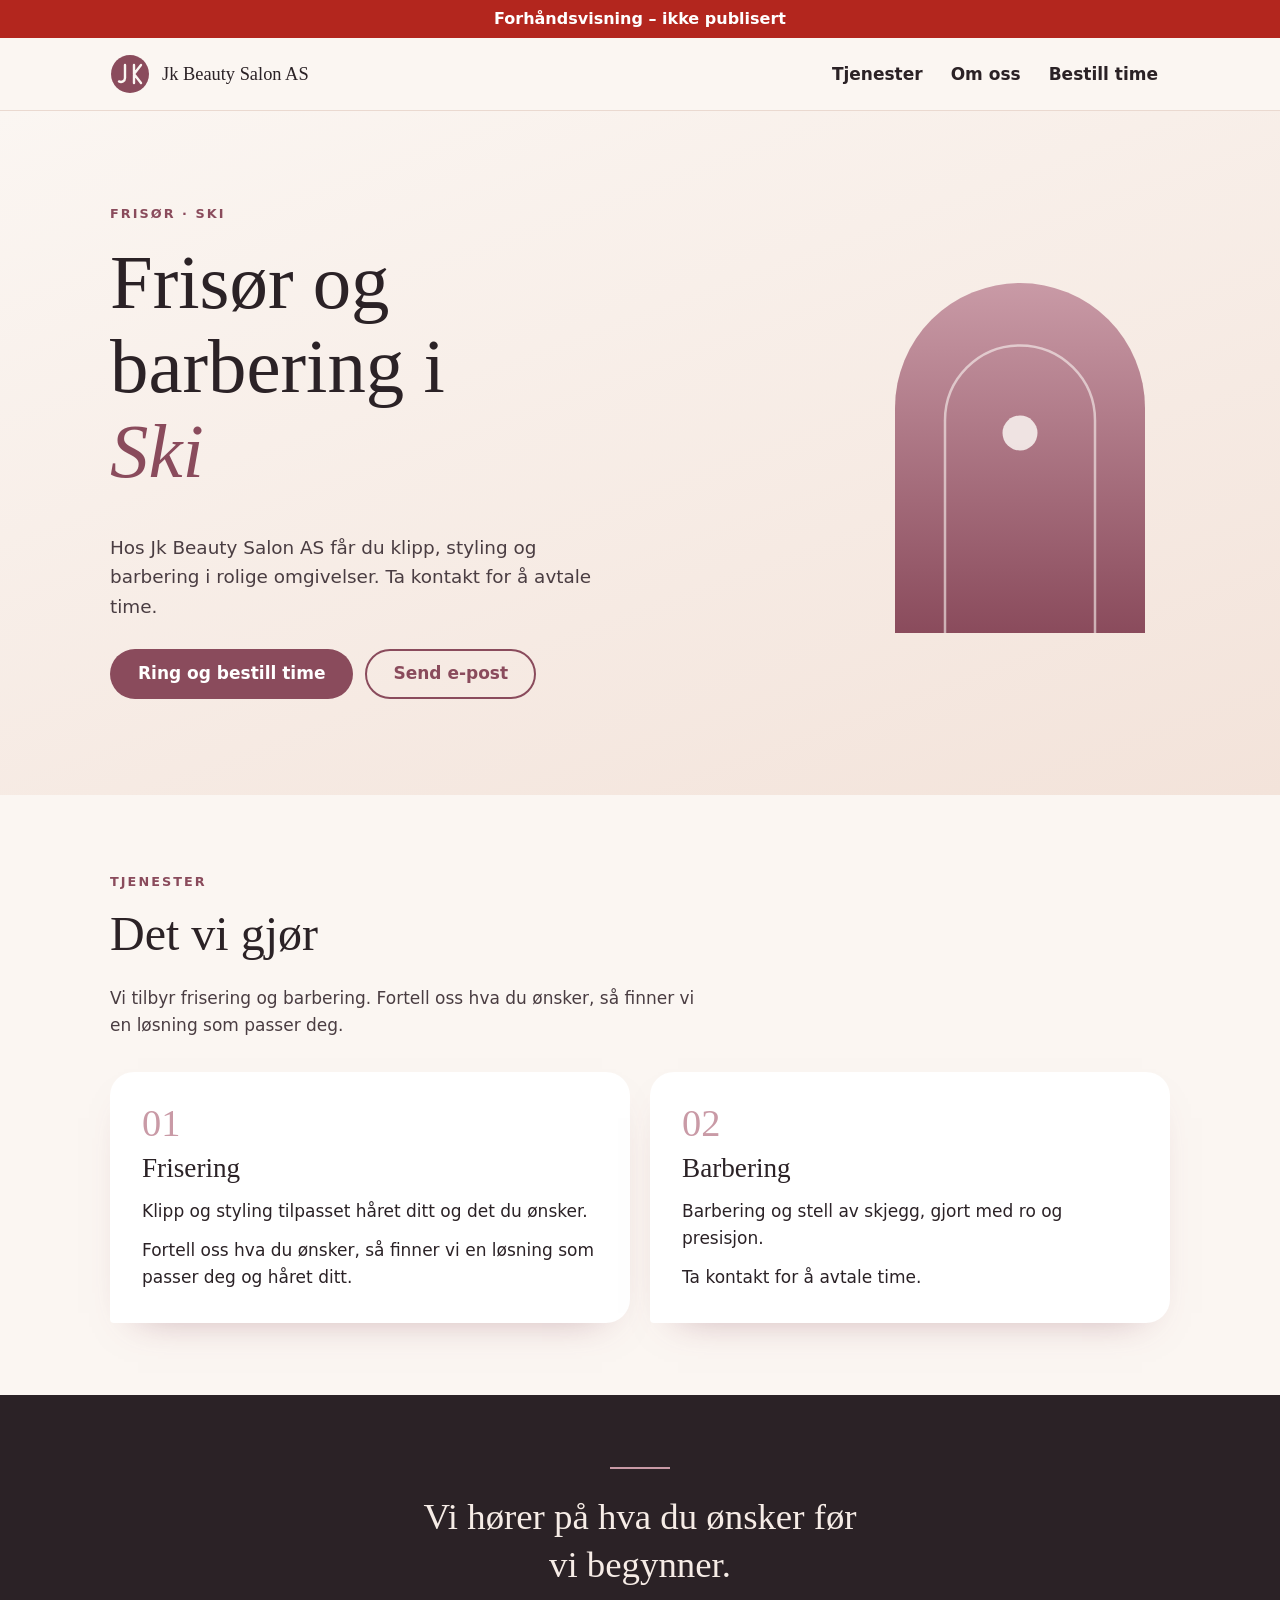
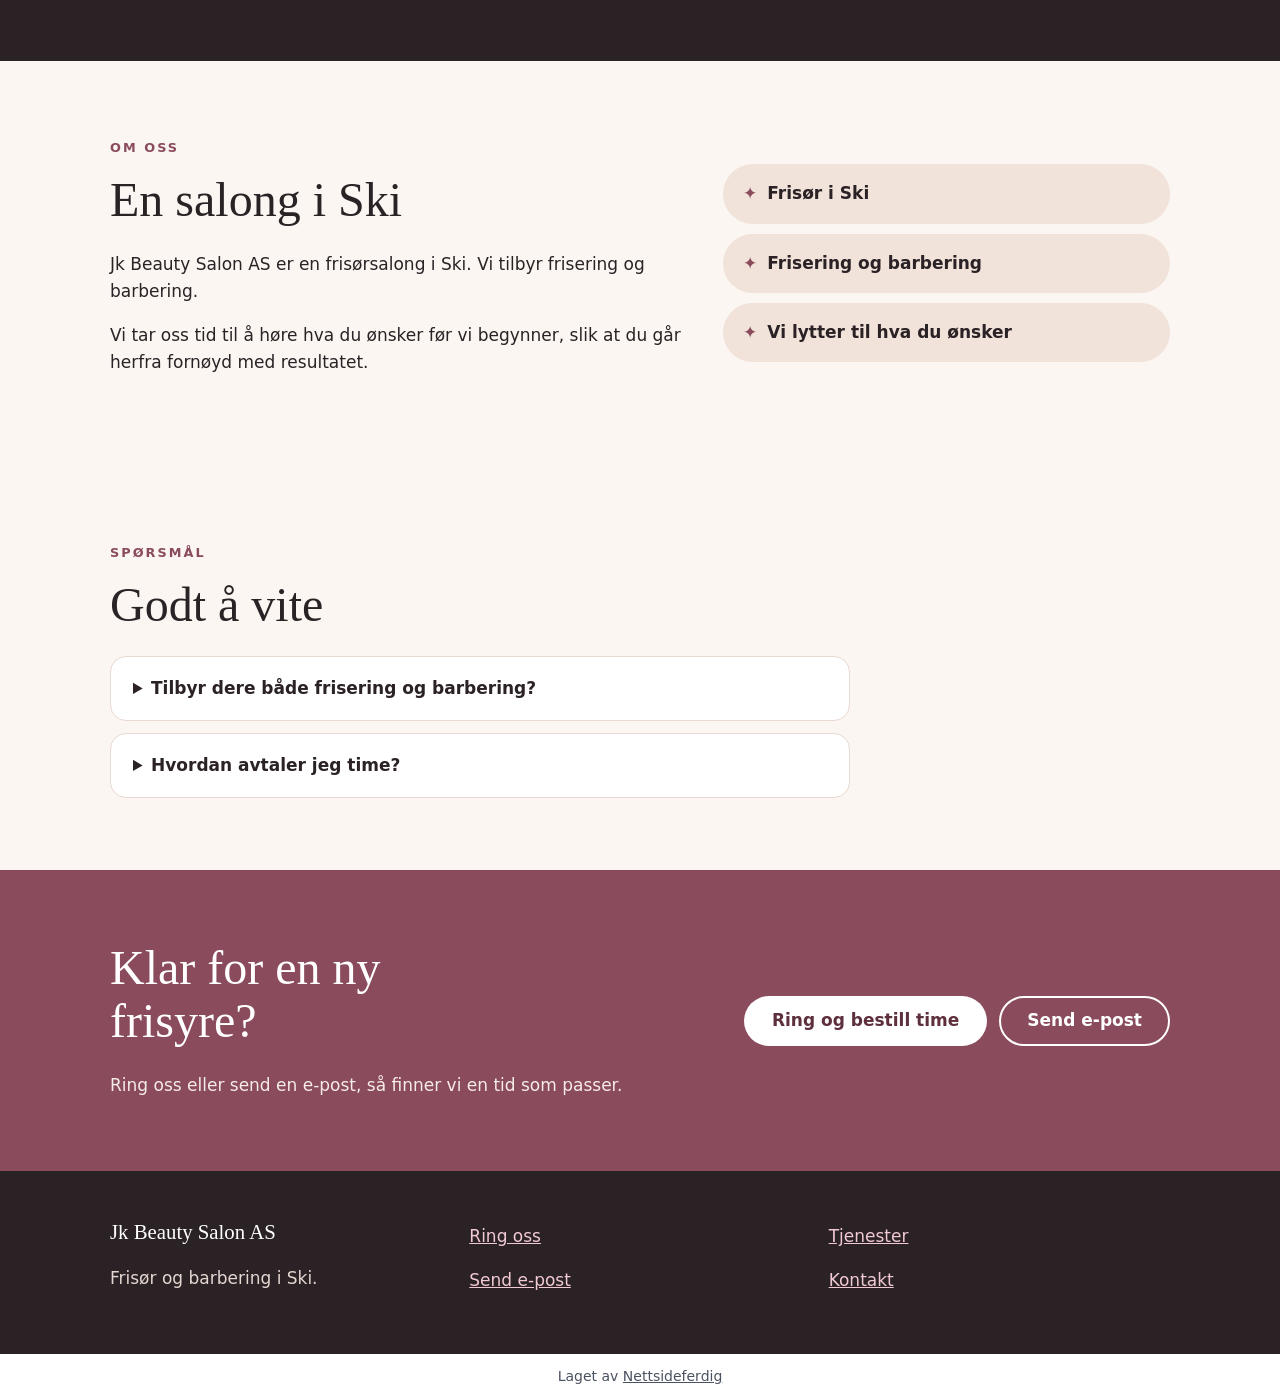
==== index.html @ 323ff9ad "Forhåndsvisning" ====
<!doctype html>
<html lang="nb">
<head>
<meta charset="utf-8">
<meta name="viewport" content="width=device-width, initial-scale=1">
<title>Frisør i Ski | Jk Beauty Salon AS</title>
<meta name="description" content="Jk Beauty Salon AS er frisør i Ski. Vi tilbyr frisering og barbering for deg som vil ha et godt resultat. Ta kontakt for å avtale time.">
<link rel="canonical" href="https://andersmathisen7-design.github.io/side-jk-beauty-salon-as-c79d2bd4/">
<meta property="og:type" content="website">
<meta property="og:locale" content="nb_NO">
<meta property="og:site_name" content="Jk Beauty Salon AS">
<meta property="og:title" content="Frisør i Ski | Jk Beauty Salon AS">
<meta property="og:description" content="Jk Beauty Salon AS er frisør i Ski. Vi tilbyr frisering og barbering for deg som vil ha et godt resultat. Ta kontakt for å avtale time.">
<meta property="og:url" content="https://andersmathisen7-design.github.io/side-jk-beauty-salon-as-c79d2bd4/">
<meta http-equiv="Content-Security-Policy" content="default-src 'none'; style-src 'self'; img-src 'self'; manifest-src 'self'; worker-src 'self'; script-src 'self'">
<link rel="stylesheet" href="./style.css">
<meta name="theme-color" content="#8a4b5c">
<link rel="manifest" href="./manifest.webmanifest">
<link rel="icon" href="./icon.svg" type="image/svg+xml">
<script src="./pwa.js" defer></script>
<meta name="robots" content="noindex,nofollow">
<script type="application/ld+json">{"@context":"https://schema.org","@type":"HairSalon","name":"Jk Beauty Salon AS","description":"Jk Beauty Salon AS er frisør i Ski. Vi tilbyr frisering og barbering for deg som vil ha et godt resultat. Ta kontakt for å avtale time.","email":"post@j-kbeauty.no","areaServed":"Ski","url":"https://andersmathisen7-design.github.io/side-jk-beauty-salon-as-c79d2bd4","telephone":"908 00 086"}</script>
</head>
<body>
<div class="forhandsstripe">Forhåndsvisning – ikke publisert</div>
<header class="topp"><div class="wrap"><a class="logo" href="./"><svg viewBox="0 0 40 40" aria-hidden="true"><circle cx="20" cy="20" r="19" fill="#8a4b5c"/><path d="M15 11v13a4 4 0 0 1-6 3.4M24 11v18M24 20l7-9M24 20l7 9" fill="none" stroke="#fbf6f2" stroke-width="2.4" stroke-linecap="round" stroke-linejoin="round"/></svg><span>Jk Beauty Salon AS</span></a><nav aria-label="Hovedmeny"><ul><li><a class="skjul-mobil" href="./#tjenester">Tjenester</a></li><li><a class="skjul-mobil" href="./#om">Om oss</a></li><li><a href="./#kontakt">Bestill time</a></li></ul></nav></div></header>
<main>
<section class="hero"><div class="wrap"><div><span class="etikett">Frisør · Ski</span><h1>Frisør og barbering i <em>Ski</em></h1><p>Hos Jk Beauty Salon AS får du klipp, styling og barbering i rolige omgivelser. Ta kontakt for å avtale time.</p><div class="handlinger"><a class="knapp knapp-fylt" href="tel:90800086">Ring og bestill time</a><a class="knapp knapp-linje" href="mailto:post@j-kbeauty.no">Send e-post</a></div></div><div class="bue" aria-hidden="true"><svg viewBox="0 0 240 300"><defs><linearGradient id="gb" x1="0" y1="0" x2="0" y2="1"><stop offset="0" stop-color="#c99aa6"/><stop offset="1" stop-color="#8a4b5c"/></linearGradient></defs><path d="M20 300V120a100 100 0 0 1 200 0v180z" fill="url(#gb)"/><path d="M60 300V130a60 60 0 0 1 120 0v170" fill="none" stroke="#fbf6f2" stroke-width="2" opacity=".6"/><circle cx="120" cy="140" r="14" fill="#fbf6f2" opacity=".85"/></svg></div></div></section><section class="seksjon" id="tjenester"><div class="wrap"><span class="etikett">Tjenester</span><h2>Det vi gjør</h2><p class="ingress">Vi tilbyr frisering og barbering. Fortell oss hva du ønsker, så finner vi en løsning som passer deg.</p><div class="tjenester"><article class="kort"><div class="nr" aria-hidden="true">01</div><h3>Frisering</h3><p>Klipp og styling tilpasset håret ditt og det du ønsker.</p><p>Fortell oss hva du ønsker, så finner vi en løsning som passer deg og håret ditt.</p></article><article class="kort"><div class="nr" aria-hidden="true">02</div><h3>Barbering</h3><p>Barbering og stell av skjegg, gjort med ro og presisjon.</p><p>Ta kontakt for å avtale time.</p></article></div></div></section><section class="sitat"><div class="wrap"><span class="strek" aria-hidden="true"></span><p>Vi hører på hva du ønsker før vi begynner.</p></div></section><section class="seksjon om" id="om"><div class="wrap"><div><span class="etikett">Om oss</span><h2>En salong i Ski</h2><p>Jk Beauty Salon AS er en frisørsalong i Ski. Vi tilbyr frisering og barbering.</p><p>Vi tar oss tid til å høre hva du ønsker før vi begynner, slik at du går herfra fornøyd med resultatet.</p></div><ul class="punkter"><li>Frisør i Ski</li><li>Frisering og barbering</li><li>Vi lytter til hva du ønsker</li></ul></div></section><section class="seksjon" id="sporsmal"><div class="wrap"><span class="etikett">Spørsmål</span><h2>Godt å vite</h2><div class="faq"><details><summary>Tilbyr dere både frisering og barbering?</summary><p>Ja, vi tilbyr både frisering og barbering.</p></details><details><summary>Hvordan avtaler jeg time?</summary><p>Ring oss eller send en e-post, så finner vi en tid som passer.</p></details></div></div></section><section class="kontakt" id="kontakt"><div class="wrap"><div><h2>Klar for en ny frisyre?</h2><p>Ring oss eller send en e-post, så finner vi en tid som passer.</p></div><div class="handlinger"><a class="knapp knapp-lys" href="tel:90800086">Ring og bestill time</a><a class="knapp knapp-lys-linje" href="mailto:post@j-kbeauty.no">Send e-post</a></div></div></section>
</main>
<footer class="bunn"><div class="wrap"><div><strong>Jk Beauty Salon AS</strong><p>Frisør og barbering i Ski.</p></div><address><a href="tel:90800086">Ring oss</a><br><a href="mailto:post@j-kbeauty.no">Send e-post</a></address><nav aria-label="Bunnmeny"><a href="./#tjenester">Tjenester</a><br><a href="./#kontakt">Kontakt</a></nav></div></footer>
<p class="nf-byra">Laget av <a href="https://nettsideferdig.no/">Nettsideferdig</a></p>
</body>
</html>
---- style.css ----
/* Fast fra Sidefabrikken: bestillingswidgeten. */
:root { --nf-farge: #8a4b5c; }
#nf-bestill [hidden] { display: none !important; }
#nf-bestill button { font: inherit; padding: 0.5rem 0.9rem; margin: 0.2rem; border: 1px solid var(--nf-farge); border-radius: 6px; background: #fff; color: var(--nf-farge); cursor: pointer; }
#nf-bestill button:disabled { opacity: 0.6; }
#nf-bestill .nf-knapp { background: var(--nf-farge); color: #fff; }
#nf-bestill .nf-tjeneste { display: block; width: 100%; text-align: left; }
#nf-bestill .nf-tjeneste small, #nf-bestill .nf-vare small { display: block; color: #555; }
#nf-bestill .nf-felt { display: block; margin: 0.5rem 0; }
#nf-bestill input, #nf-bestill select, #nf-bestill textarea { font: inherit; padding: 0.4rem; border: 1px solid #c5cad3; border-radius: 4px; display: block; width: 100%; max-width: 24rem; }
#nf-bestill input[type="checkbox"], #nf-bestill input[type="radio"] { display: inline-block; width: auto; margin: 0 0.4rem 0 0; vertical-align: middle; }
#nf-bestill .nf-rad { display: flex; flex-wrap: wrap; gap: 0.5rem; }
#nf-bestill .nf-vare { padding: 0.4rem 0; border-bottom: 1px solid #e3e6eb; }
#nf-bestill .nf-feil, #nf-bestill .nf-utsolgt { color: #b3261e; }
#nf-bestill .nf-test { background: #fff4e5; padding: 0.4rem 0.8rem; border-radius: 6px; }
#nf-bestill .nf-oppsummering { font-weight: 600; }
#nf-bestill .nf-faner { display: flex; flex-wrap: wrap; gap: 0.25rem; margin: 0.5rem 0 1rem; }
#nf-bestill .nf-fane.nf-valgt, #nf-bestill .nf-dag.nf-valgt { background: var(--nf-farge); color: #fff; }
#nf-bestill .nf-adresse { position: relative; max-width: 24rem; }
#nf-bestill .nf-forslag { position: absolute; top: 100%; left: 0; right: 0; z-index: 10; max-height: 15rem; overflow-y: auto; background: #fff; border: 1px solid #c5cad3; border-radius: 4px; box-shadow: 0 4px 12px rgba(0, 0, 0, 0.15); }
#nf-bestill .nf-forslag button { display: block; width: 100%; margin: 0; border: 0; border-radius: 0; padding: 0.5rem 0.75rem; text-align: left; color: inherit; }
#nf-bestill .nf-forslag button:hover, #nf-bestill .nf-forslag button:focus { background: #f4f7fb; }
#nf-bestill .nf-dager { display: flex; flex-wrap: wrap; gap: 0.25rem; margin: 0.5rem 0; }
#nf-bestill .nf-dag.nf-full { text-decoration: line-through; color: #777; border-color: #c5cad3; }
#nf-bestill .nf-tillegg { margin: 0.5rem 0; }
#nf-bestill .nf-sporsmal { margin: 0.8rem 0; }
#nf-bestill .nf-hjelp { display: block; font-size: 0.875rem; color: #666; margin: 0.15rem 0 0.25rem; }
#nf-bestill .nf-sum { font-weight: 700; font-size: 1.15rem; }
#nf-bestill .nf-ja-nei { display: flex; gap: 1.5rem; margin-top: 0.25rem; }
.prisliste table { border-collapse: collapse; width: 100%; max-width: 36rem; }
.prisliste th, .prisliste td { text-align: left; padding: 0.4rem 0.6rem 0.4rem 0; border-bottom: 1px solid #e3e6eb; vertical-align: top; }
.prisliste td:last-child, .prisliste th:last-child { text-align: right; white-space: nowrap; padding-right: 0; }
.prisliste small { color: #555; }
.prisliste .prisinfo { font-size: 0.875rem; color: #555; }

main > section.melding, main > section.bestill { box-sizing: border-box; max-width: 42rem; margin: 0 auto; padding: 2.5rem 1.25rem 3.5rem; }
.nf-skjema .nf-felt { display: block; margin: 0.75rem 0; }
.nf-skjema label, .nf-skjema legend { display: block; font-weight: 600; }
.nf-skjema fieldset { border: 0; padding: 0; margin: 0.75rem 0; min-width: 0; }
.nf-skjema fieldset label { font-weight: 400; }
.nf-skjema input, .nf-skjema textarea { font: inherit; padding: 0.5rem; border: 1px solid #c5cad3; border-radius: 4px; display: block; width: 100%; max-width: 32rem; }
.nf-skjema input[type="radio"] { display: inline-block; width: auto; margin: 0 0.4rem 0 0; vertical-align: middle; }
.nf-skjema input:focus, .nf-skjema textarea:focus { outline: 2px solid var(--nf-farge); outline-offset: 1px; }
.nf-skjema button { font: inherit; font-weight: 600; border: 0; cursor: pointer; padding: 0.85rem 1.5rem; border-radius: 6px; background: var(--nf-farge); color: #fff; min-height: 44px; }
.nf-skjema .nf-info { font-size: 0.875rem; color: #555; }

/* Designet */
*{box-sizing:border-box}html{-webkit-text-size-adjust:100%}body{margin:0;font-family:"Segoe UI",system-ui,Helvetica,Arial,sans-serif;font-size:17px;line-height:1.6;color:#2b2226;background:#fbf6f2}a{color:#8a4b5c}a:focus-visible{outline:3px solid #8a4b5c;outline-offset:3px}h1,h2,h3{font-family:Georgia,"Iowan Old Style",serif;font-weight:400;line-height:1.1;margin:0 0 .5em}.wrap{max-width:1100px;margin:0 auto;padding:0 20px}.topp{background:#fbf6f2;border-bottom:1px solid #ead9d0}.topp .wrap{display:flex;align-items:center;justify-content:space-between;gap:12px;min-height:72px}.logo{display:flex;align-items:center;gap:12px;text-decoration:none;color:#2b2226;font-family:Georgia,serif;font-size:1.15rem}.logo svg{width:40px;height:40px;flex:none}.topp nav ul{list-style:none;margin:0;padding:0;display:flex;gap:4px}.topp nav a{display:inline-flex;align-items:center;min-height:44px;padding:0 12px;border-radius:999px;color:#2b2226;text-decoration:none;font-weight:600}.topp nav a:hover{background:#f1e2da}.topp nav .skjul-mobil{display:none}.knapp{display:inline-flex;align-items:center;justify-content:center;min-height:50px;padding:0 26px;border-radius:999px;font-weight:700;text-decoration:none;border:2px solid transparent}.knapp-fylt{background:#8a4b5c;color:#fff}.knapp-fylt:hover{background:#723c4b}.knapp-linje{border-color:#8a4b5c;color:#8a4b5c}.knapp-linje:hover{background:#8a4b5c;color:#fff}.hero{position:relative;overflow:hidden;padding:48px 0 64px;background:linear-gradient(160deg,#fbf6f2 0%,#f3e3da 100%)}.hero .wrap{position:relative;display:grid;gap:36px;align-items:center}.etikett{display:inline-block;font-size:.8rem;letter-spacing:.16em;text-transform:uppercase;color:#8a4b5c;font-weight:700;margin-bottom:16px}.hero h1{font-size:clamp(2.6rem,10vw,4.8rem);max-width:11ch}.hero h1 em{color:#8a4b5c}.hero p{font-size:1.15rem;max-width:44ch;margin:0 0 28px;color:#4a3d42}.handlinger{display:flex;flex-wrap:wrap;gap:12px}.bue{display:none}.bue svg{width:100%;height:auto}.seksjon{padding:72px 0}.seksjon h2{font-size:clamp(2rem,6vw,3rem)}.ingress{max-width:56ch;color:#4a3d42}.tjenester{display:grid;gap:20px;margin-top:32px}.kort{background:#fff;border-radius:24px 24px 24px 4px;padding:32px;box-shadow:0 18px 40px -28px rgba(138,75,92,.55)}.kort .nr{font-family:Georgia,serif;font-size:2.4rem;color:#c99aa6;line-height:1;margin-bottom:12px}.kort h3{font-size:1.7rem}.kort p{margin:0 0 .7em;max-width:58ch}.kort p:last-child{margin:0}.sitat{background:#2b2226;color:#f6ece6;padding:72px 0;text-align:center}.sitat p{font-family:Georgia,serif;font-size:clamp(1.5rem,5vw,2.3rem);line-height:1.3;max-width:24ch;margin:0 auto}.sitat .strek{display:block;width:60px;height:2px;background:#c99aa6;margin:0 auto 24px}.om .wrap{display:grid;gap:32px}.om p{max-width:60ch}.punkter{list-style:none;margin:0;padding:0;display:grid;gap:10px}.punkter li{padding:16px 20px;border-radius:999px;background:#f1e2da;font-weight:600}.punkter li:before{content:"✦";color:#8a4b5c;margin-right:10px}.faq{display:grid;gap:12px;max-width:740px;margin-top:24px}.faq details{background:#fff;border-radius:16px;border:1px solid #ead9d0}.faq summary{cursor:pointer;padding:18px 22px;font-weight:700;min-height:44px}.faq summary:focus-visible{outline:3px solid #8a4b5c}.faq details p{margin:0;padding:0 22px 18px;color:#4a3d42}.kontakt{background:#8a4b5c;color:#fff;padding:72px 0}.kontakt .wrap{display:grid;gap:24px}.kontakt h2{font-size:clamp(2rem,6vw,3rem);max-width:14ch}.kontakt p{margin:0;max-width:48ch;color:#f6ece6}.knapp-lys{background:#fff;color:#5e2f3c}.knapp-lys:hover{background:#f6ece6}.knapp-lys-linje{border-color:#fff;color:#fff}.knapp-lys-linje:hover{background:#fff;color:#5e2f3c}.bunn{background:#2b2226;color:#e4d6d0;padding:44px 0}.bunn .wrap{display:grid;gap:18px}.bunn strong{font-family:Georgia,serif;font-weight:400;font-size:1.3rem;color:#fff}.bunn a{color:#f1c9d3;display:inline-flex;align-items:center;min-height:44px}.bunn address{font-style:normal}section.melding{padding:56px 20px;max-width:720px;margin:0 auto}.nf-skjema{background:#fff;border-radius:24px;padding:28px;display:grid;gap:16px;box-shadow:0 18px 40px -28px rgba(138,75,92,.55)}.nf-skjema label{font-weight:700;display:block;margin-bottom:6px}.nf-skjema input,.nf-skjema textarea{width:100%;font:inherit;padding:12px 16px;border:2px solid #ead9d0;border-radius:14px;color:#2b2226;background:#fff}.nf-skjema input:focus,.nf-skjema textarea:focus{outline:none;border-color:#8a4b5c}.nf-skjema button.knapp{background:#8a4b5c;color:#fff;border:0;font:inherit;font-weight:700;cursor:pointer}@media (min-width:760px){.topp nav .skjul-mobil{display:inline-flex}.hero{padding:88px 0 96px}.hero .wrap{grid-template-columns:1.4fr 1fr}.bue{display:block;max-width:340px;justify-self:end}.tjenester{grid-template-columns:1fr 1fr}.om .wrap{grid-template-columns:1.3fr 1fr;align-items:center}.kontakt .wrap{grid-template-columns:1.3fr 1fr;align-items:center}.kontakt .handlinger{justify-content:flex-end}.bunn .wrap{grid-template-columns:repeat(3,1fr)}}

/* Fast fra Sidefabrikken */
.forhandsstripe { display: block !important; position: relative !important; z-index: 2147483647 !important; background: #b3261e !important; color: #fff !important; text-align: center !important; padding: 0.5rem 1rem !important; font: 600 1rem/1.4 system-ui, sans-serif !important; visibility: visible !important; opacity: 1 !important; max-height: none !important; height: auto !important; min-height: 0 !important; overflow: visible !important; margin: 0 !important; top: auto !important; left: auto !important; right: auto !important; bottom: auto !important; width: auto !important; transform: none !important; clip-path: none !important; filter: none !important; text-indent: 0 !important; font-size: 1rem !important; }
.nf-byra { display: block !important; position: static !important; inset: auto !important; z-index: auto !important; background: #fff !important; color: #4a5160 !important; text-align: center !important; padding: 0.75rem 1rem !important; margin: 0 !important; width: auto !important; max-width: none !important; height: auto !important; min-height: 0 !important; max-height: none !important; overflow: visible !important; visibility: visible !important; opacity: 1 !important; transform: none !important; clip-path: none !important; filter: none !important; font: 400 0.875rem/1.5 system-ui, sans-serif !important; letter-spacing: normal !important; text-indent: 0 !important; text-transform: none !important; }
.nf-byra a { display: inline !important; position: static !important; color: inherit !important; text-decoration: underline !important; font: inherit !important; visibility: visible !important; opacity: 1 !important; pointer-events: auto !important; }
.nf-felle { display: none !important; position: absolute !important; left: -10000px !important; width: 1px !important; height: 1px !important; overflow: hidden !important; }
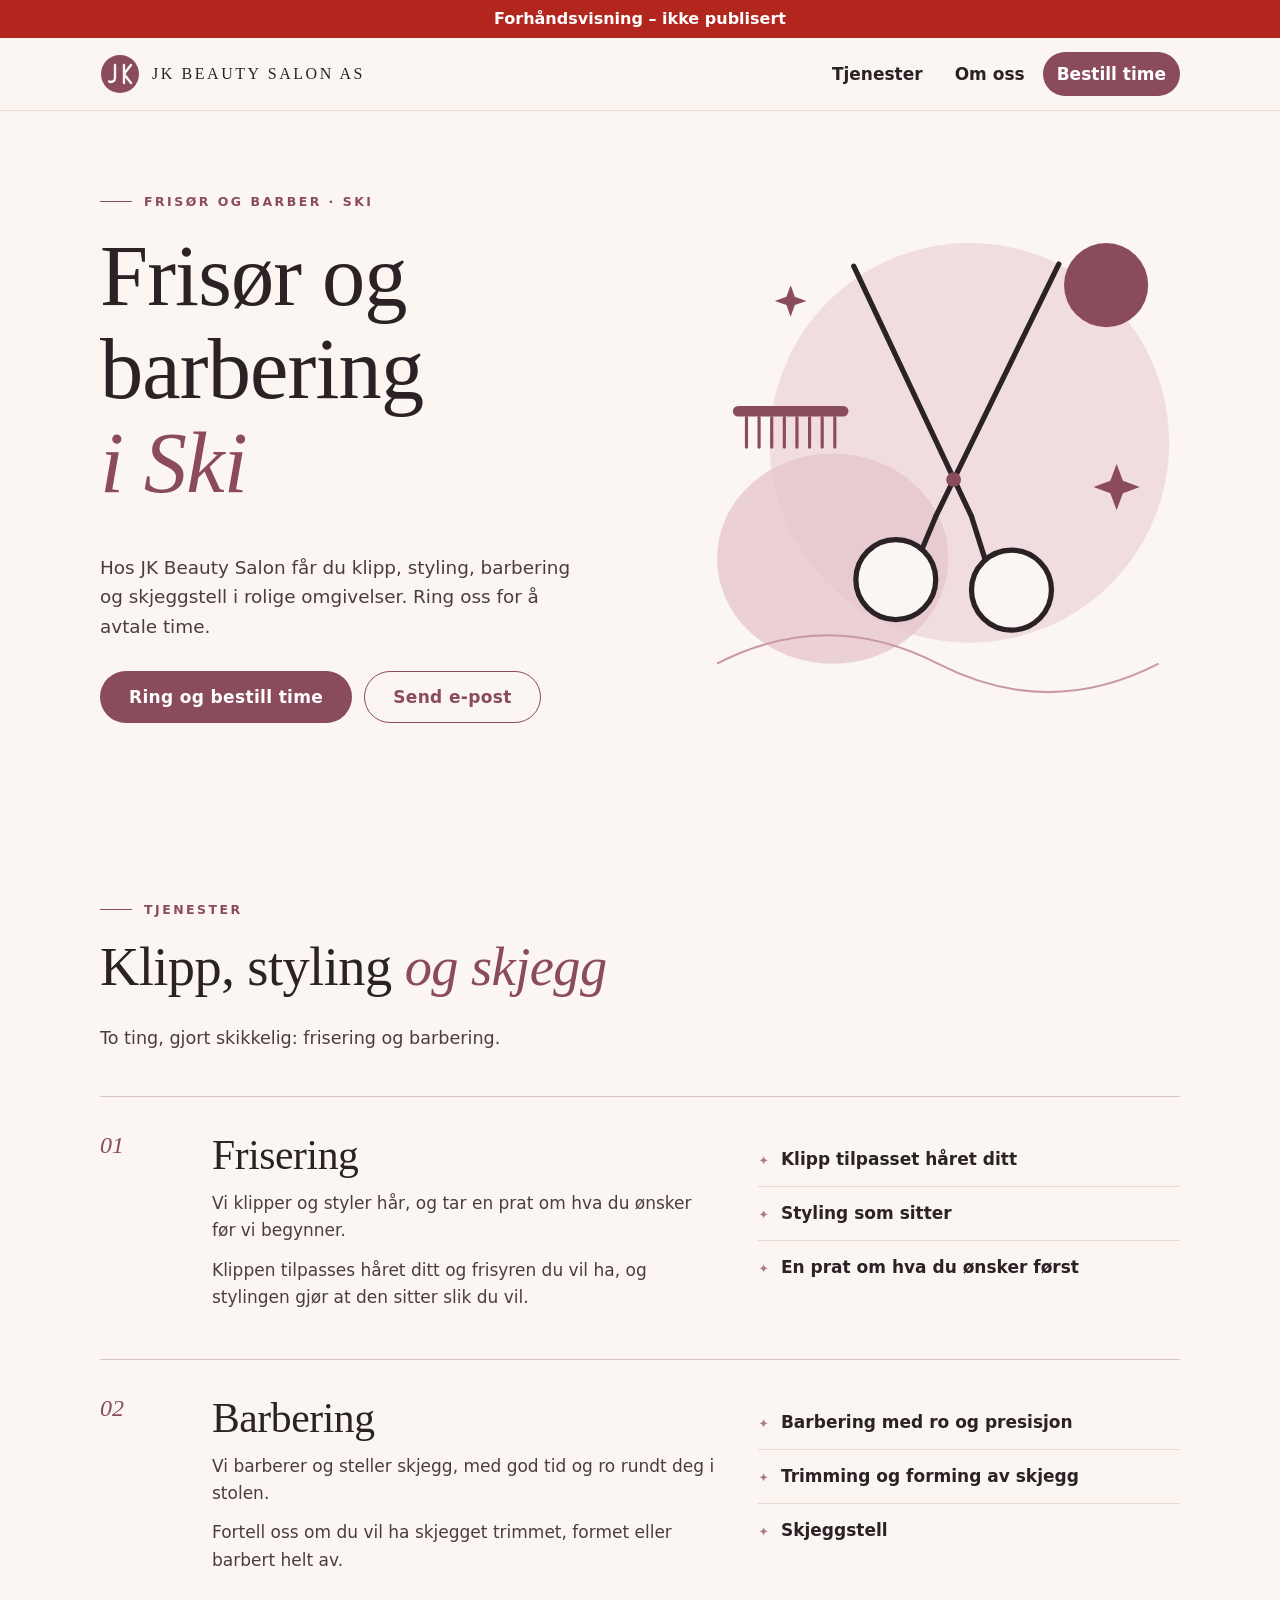
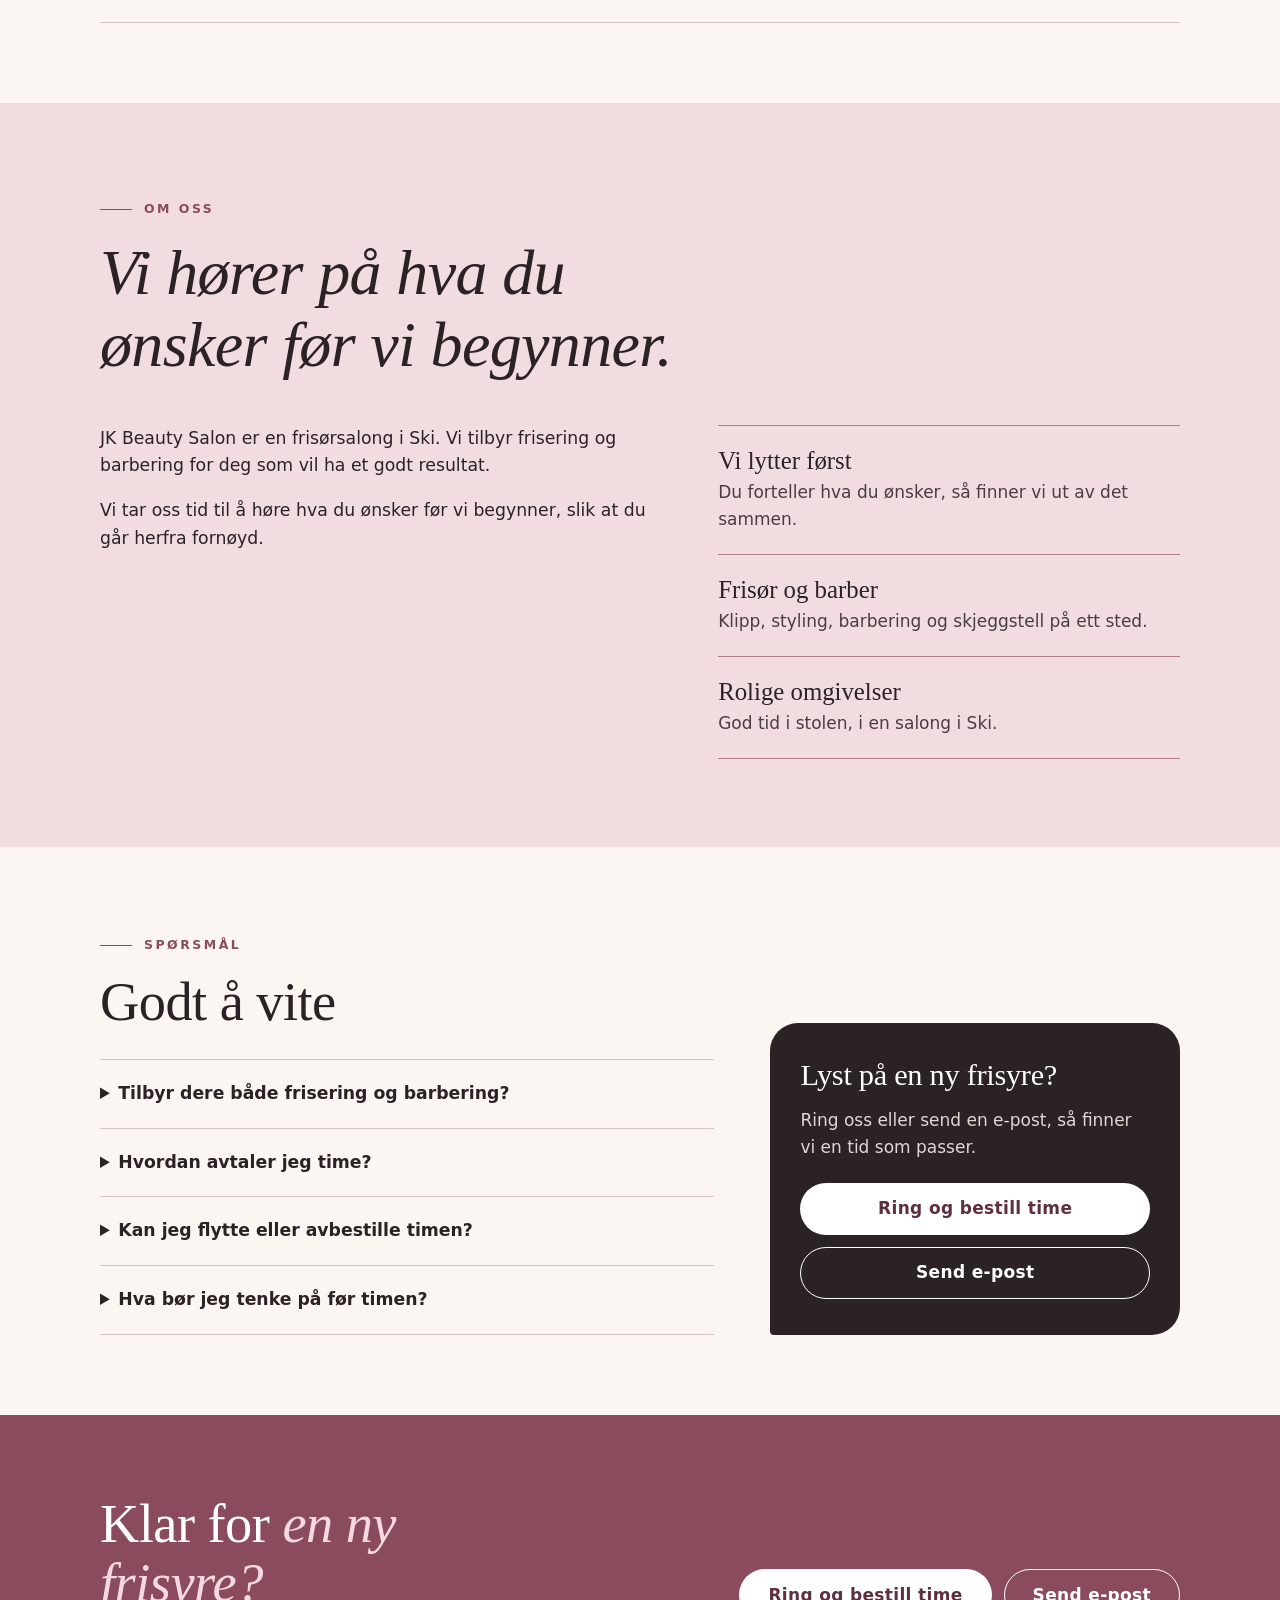
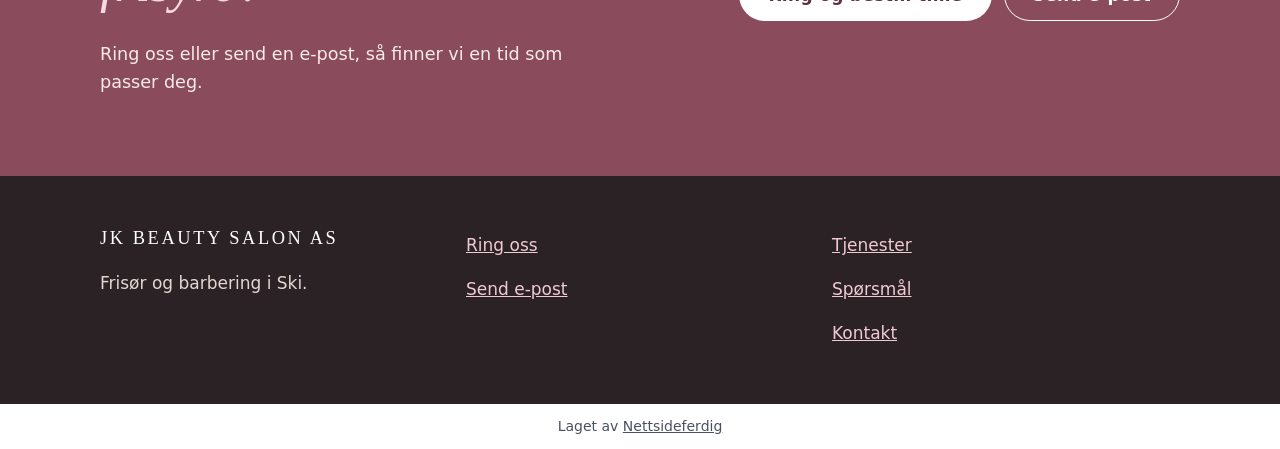
==== commit cf7cf1ff: "Forhåndsvisning" ====
--- a/index.html
+++ b/index.html
@@ -23,11 +23,11 @@
 </head>
 <body>
 <div class="forhandsstripe">Forhåndsvisning – ikke publisert</div>
-<header class="topp"><div class="wrap"><a class="logo" href="./"><svg viewBox="0 0 40 40" aria-hidden="true"><circle cx="20" cy="20" r="19" fill="#8a4b5c"/><path d="M15 11v13a4 4 0 0 1-6 3.4M24 11v18M24 20l7-9M24 20l7 9" fill="none" stroke="#fbf6f2" stroke-width="2.4" stroke-linecap="round" stroke-linejoin="round"/></svg><span>Jk Beauty Salon AS</span></a><nav aria-label="Hovedmeny"><ul><li><a class="skjul-mobil" href="./#tjenester">Tjenester</a></li><li><a class="skjul-mobil" href="./#om">Om oss</a></li><li><a href="./#kontakt">Bestill time</a></li></ul></nav></div></header>
+<header class="topp"><div class="wrap"><a class="logo" href="./"><svg viewBox="0 0 40 40" aria-hidden="true"><circle cx="20" cy="20" r="19" fill="#8a4b5c"/><path d="M15 11v13a4 4 0 0 1-6 3.4M24 11v18M24 20l7-9M24 20l7 9" fill="none" stroke="#fbf6f2" stroke-width="2.4" stroke-linecap="round" stroke-linejoin="round"/></svg><span>Jk Beauty Salon AS</span></a><nav aria-label="Hovedmeny"><ul><li><a class="skjul-mobil" href="./#tjenester">Tjenester</a></li><li><a class="skjul-mobil" href="./#om">Om oss</a></li><li><a class="meny-knapp" href="./#kontakt">Bestill time</a></li></ul></nav></div></header>
 <main>
-<section class="hero"><div class="wrap"><div><span class="etikett">Frisør · Ski</span><h1>Frisør og barbering i <em>Ski</em></h1><p>Hos Jk Beauty Salon AS får du klipp, styling og barbering i rolige omgivelser. Ta kontakt for å avtale time.</p><div class="handlinger"><a class="knapp knapp-fylt" href="tel:90800086">Ring og bestill time</a><a class="knapp knapp-linje" href="mailto:post@j-kbeauty.no">Send e-post</a></div></div><div class="bue" aria-hidden="true"><svg viewBox="0 0 240 300"><defs><linearGradient id="gb" x1="0" y1="0" x2="0" y2="1"><stop offset="0" stop-color="#c99aa6"/><stop offset="1" stop-color="#8a4b5c"/></linearGradient></defs><path d="M20 300V120a100 100 0 0 1 200 0v180z" fill="url(#gb)"/><path d="M60 300V130a60 60 0 0 1 120 0v170" fill="none" stroke="#fbf6f2" stroke-width="2" opacity=".6"/><circle cx="120" cy="140" r="14" fill="#fbf6f2" opacity=".85"/></svg></div></div></section><section class="seksjon" id="tjenester"><div class="wrap"><span class="etikett">Tjenester</span><h2>Det vi gjør</h2><p class="ingress">Vi tilbyr frisering og barbering. Fortell oss hva du ønsker, så finner vi en løsning som passer deg.</p><div class="tjenester"><article class="kort"><div class="nr" aria-hidden="true">01</div><h3>Frisering</h3><p>Klipp og styling tilpasset håret ditt og det du ønsker.</p><p>Fortell oss hva du ønsker, så finner vi en løsning som passer deg og håret ditt.</p></article><article class="kort"><div class="nr" aria-hidden="true">02</div><h3>Barbering</h3><p>Barbering og stell av skjegg, gjort med ro og presisjon.</p><p>Ta kontakt for å avtale time.</p></article></div></div></section><section class="sitat"><div class="wrap"><span class="strek" aria-hidden="true"></span><p>Vi hører på hva du ønsker før vi begynner.</p></div></section><section class="seksjon om" id="om"><div class="wrap"><div><span class="etikett">Om oss</span><h2>En salong i Ski</h2><p>Jk Beauty Salon AS er en frisørsalong i Ski. Vi tilbyr frisering og barbering.</p><p>Vi tar oss tid til å høre hva du ønsker før vi begynner, slik at du går herfra fornøyd med resultatet.</p></div><ul class="punkter"><li>Frisør i Ski</li><li>Frisering og barbering</li><li>Vi lytter til hva du ønsker</li></ul></div></section><section class="seksjon" id="sporsmal"><div class="wrap"><span class="etikett">Spørsmål</span><h2>Godt å vite</h2><div class="faq"><details><summary>Tilbyr dere både frisering og barbering?</summary><p>Ja, vi tilbyr både frisering og barbering.</p></details><details><summary>Hvordan avtaler jeg time?</summary><p>Ring oss eller send en e-post, så finner vi en tid som passer.</p></details></div></div></section><section class="kontakt" id="kontakt"><div class="wrap"><div><h2>Klar for en ny frisyre?</h2><p>Ring oss eller send en e-post, så finner vi en tid som passer.</p></div><div class="handlinger"><a class="knapp knapp-lys" href="tel:90800086">Ring og bestill time</a><a class="knapp knapp-lys-linje" href="mailto:post@j-kbeauty.no">Send e-post</a></div></div></section>
+<section class="hero"><div class="wrap"><div><span class="etikett">Frisør og barber · Ski</span><h1>Frisør og barbering <em>i Ski</em></h1><p>Hos JK Beauty Salon får du klipp, styling, barbering og skjeggstell i rolige omgivelser. Ring oss for å avtale time.</p><div class="handlinger"><a class="knapp knapp-fylt" href="tel:90800086">Ring og bestill time</a><a class="knapp knapp-linje" href="mailto:post@j-kbeauty.no">Send e-post</a></div></div><div class="figur" aria-hidden="true"><svg viewBox="0 0 460 480"><circle cx="260" cy="230" r="190" fill="#f1dde0"/><ellipse class="detalj" cx="130" cy="340" rx="110" ry="100" fill="#e6c4cc" opacity=".75"/><circle class="detalj" cx="390" cy="80" r="40" fill="#8a4b5c"/><path class="detalj" d="M20 440c70-36 140-36 210 0s140 36 210 0" fill="none" stroke="#c99aa6" stroke-width="2"/><g class="detalj" stroke="#8a4b5c" stroke-linecap="round"><path d="M40 200h100" stroke-width="10"/><path d="M48 206v28M60 206v28M72 206v28M84 206v28M96 206v28M108 206v28M120 206v28M132 206v28" stroke-width="3"/></g><g fill="none" stroke="#2b2226" stroke-width="5" stroke-linecap="round"><path d="M228 300 345 60"/><path d="M262 300 150 62"/><path d="M215 331 228 300M275 341 262 300"/><circle cx="190" cy="360" r="38" fill="#fbf6f2"/><circle cx="300" cy="370" r="38" fill="#fbf6f2"/></g><circle cx="245" cy="265" r="7" fill="#8a4b5c"/><path d="M400 250l6 16 16 6-16 6-6 16-6-16-16-6 16-6z" fill="#8a4b5c"/><path class="detalj" d="M90 80l4 11 11 4-11 4-4 11-4-11-11-4 11-4z" fill="#8a4b5c"/></svg></div></div></section><section class="seksjon" id="tjenester"><div class="wrap"><span class="etikett">Tjenester</span><h2>Klipp, styling <em>og skjegg</em></h2><p class="ingress">To ting, gjort skikkelig: frisering og barbering.</p><ol class="tjenester"><li class="tjeneste"><span class="nr" aria-hidden="true">01</span><div><h3>Frisering</h3><p>Vi klipper og styler hår, og tar en prat om hva du ønsker før vi begynner.</p><p>Klippen tilpasses håret ditt og frisyren du vil ha, og stylingen gjør at den sitter slik du vil.</p></div><ul class="punkter"><li>Klipp tilpasset håret ditt</li><li>Styling som sitter</li><li>En prat om hva du ønsker først</li></ul></li><li class="tjeneste"><span class="nr" aria-hidden="true">02</span><div><h3>Barbering</h3><p>Vi barberer og steller skjegg, med god tid og ro rundt deg i stolen.</p><p>Fortell oss om du vil ha skjegget trimmet, formet eller barbert helt av.</p></div><ul class="punkter"><li>Barbering med ro og presisjon</li><li>Trimming og forming av skjegg</li><li>Skjeggstell</li></ul></li></ol></div></section><section class="om" id="om"><div class="wrap"><span class="etikett">Om oss</span><h2 class="stor">Vi hører på hva du ønsker før vi begynner.</h2><div class="kolonner"><div><p>JK Beauty Salon er en frisørsalong i Ski. Vi tilbyr frisering og barbering for deg som vil ha et godt resultat.</p><p>Vi tar oss tid til å høre hva du ønsker før vi begynner, slik at du går herfra fornøyd.</p></div><ul class="lofter"><li><strong>Vi lytter først</strong><span>Du forteller hva du ønsker, så finner vi ut av det sammen.</span></li><li><strong>Frisør og barber</strong><span>Klipp, styling, barbering og skjeggstell på ett sted.</span></li><li><strong>Rolige omgivelser</strong><span>God tid i stolen, i en salong i Ski.</span></li></ul></div></div></section><section class="seksjon sporsmal" id="sporsmal"><div class="wrap"><div><span class="etikett">Spørsmål</span><h2>Godt å vite</h2><div class="faq"><details><summary>Tilbyr dere både frisering og barbering?</summary><p>Ja. Vi klipper og styler hår, og vi tilbyr barbering og stell av skjegg.</p></details><details><summary>Hvordan avtaler jeg time?</summary><p>Ring oss eller send en e-post, så finner vi en tid som passer.</p></details><details><summary>Kan jeg flytte eller avbestille timen?</summary><p>Gi beskjed på telefon eller e-post så tidlig du kan, så finner vi en ny tid.</p></details><details><summary>Hva bør jeg tenke på før timen?</summary><p>Har du et bilde av frisyren du ønsker, ta det gjerne med. Da er det lettere for oss å forstå hva du ser for deg.</p></details></div></div><aside class="kontaktboks" aria-label="Bestill time"><h3>Lyst på en ny frisyre?</h3><p>Ring oss eller send en e-post, så finner vi en tid som passer.</p><div class="handlinger"><a class="knapp knapp-lys" href="tel:90800086">Ring og bestill time</a><a class="knapp knapp-lys-linje" href="mailto:post@j-kbeauty.no">Send e-post</a></div></aside></div></section><section class="kontakt" id="kontakt"><div class="wrap"><div><h2>Klar for <em>en ny frisyre?</em></h2><p>Ring oss eller send en e-post, så finner vi en tid som passer deg.</p></div><div class="handlinger"><a class="knapp knapp-lys" href="tel:90800086">Ring og bestill time</a><a class="knapp knapp-lys-linje" href="mailto:post@j-kbeauty.no">Send e-post</a></div></div></section>
 </main>
-<footer class="bunn"><div class="wrap"><div><strong>Jk Beauty Salon AS</strong><p>Frisør og barbering i Ski.</p></div><address><a href="tel:90800086">Ring oss</a><br><a href="mailto:post@j-kbeauty.no">Send e-post</a></address><nav aria-label="Bunnmeny"><a href="./#tjenester">Tjenester</a><br><a href="./#kontakt">Kontakt</a></nav></div></footer>
+<footer class="bunn"><div class="wrap"><div><strong>Jk Beauty Salon AS</strong><p>Frisør og barbering i Ski.</p></div><address><a href="tel:90800086">Ring oss</a><br><a href="mailto:post@j-kbeauty.no">Send e-post</a></address><nav aria-label="Bunnmeny"><a href="./#tjenester">Tjenester</a><br><a href="./#sporsmal">Spørsmål</a><br><a href="./#kontakt">Kontakt</a></nav></div></footer>
 <p class="nf-byra">Laget av <a href="https://nettsideferdig.no/">Nettsideferdig</a></p>
 </body>
 </html>
--- a/style.css
+++ b/style.css
@@ -45,7 +45,7 @@
 .nf-skjema .nf-info { font-size: 0.875rem; color: #555; }
 
 /* Designet */
-*{box-sizing:border-box}html{-webkit-text-size-adjust:100%}body{margin:0;font-family:"Segoe UI",system-ui,Helvetica,Arial,sans-serif;font-size:17px;line-height:1.6;color:#2b2226;background:#fbf6f2}a{color:#8a4b5c}a:focus-visible{outline:3px solid #8a4b5c;outline-offset:3px}h1,h2,h3{font-family:Georgia,"Iowan Old Style",serif;font-weight:400;line-height:1.1;margin:0 0 .5em}.wrap{max-width:1100px;margin:0 auto;padding:0 20px}.topp{background:#fbf6f2;border-bottom:1px solid #ead9d0}.topp .wrap{display:flex;align-items:center;justify-content:space-between;gap:12px;min-height:72px}.logo{display:flex;align-items:center;gap:12px;text-decoration:none;color:#2b2226;font-family:Georgia,serif;font-size:1.15rem}.logo svg{width:40px;height:40px;flex:none}.topp nav ul{list-style:none;margin:0;padding:0;display:flex;gap:4px}.topp nav a{display:inline-flex;align-items:center;min-height:44px;padding:0 12px;border-radius:999px;color:#2b2226;text-decoration:none;font-weight:600}.topp nav a:hover{background:#f1e2da}.topp nav .skjul-mobil{display:none}.knapp{display:inline-flex;align-items:center;justify-content:center;min-height:50px;padding:0 26px;border-radius:999px;font-weight:700;text-decoration:none;border:2px solid transparent}.knapp-fylt{background:#8a4b5c;color:#fff}.knapp-fylt:hover{background:#723c4b}.knapp-linje{border-color:#8a4b5c;color:#8a4b5c}.knapp-linje:hover{background:#8a4b5c;color:#fff}.hero{position:relative;overflow:hidden;padding:48px 0 64px;background:linear-gradient(160deg,#fbf6f2 0%,#f3e3da 100%)}.hero .wrap{position:relative;display:grid;gap:36px;align-items:center}.etikett{display:inline-block;font-size:.8rem;letter-spacing:.16em;text-transform:uppercase;color:#8a4b5c;font-weight:700;margin-bottom:16px}.hero h1{font-size:clamp(2.6rem,10vw,4.8rem);max-width:11ch}.hero h1 em{color:#8a4b5c}.hero p{font-size:1.15rem;max-width:44ch;margin:0 0 28px;color:#4a3d42}.handlinger{display:flex;flex-wrap:wrap;gap:12px}.bue{display:none}.bue svg{width:100%;height:auto}.seksjon{padding:72px 0}.seksjon h2{font-size:clamp(2rem,6vw,3rem)}.ingress{max-width:56ch;color:#4a3d42}.tjenester{display:grid;gap:20px;margin-top:32px}.kort{background:#fff;border-radius:24px 24px 24px 4px;padding:32px;box-shadow:0 18px 40px -28px rgba(138,75,92,.55)}.kort .nr{font-family:Georgia,serif;font-size:2.4rem;color:#c99aa6;line-height:1;margin-bottom:12px}.kort h3{font-size:1.7rem}.kort p{margin:0 0 .7em;max-width:58ch}.kort p:last-child{margin:0}.sitat{background:#2b2226;color:#f6ece6;padding:72px 0;text-align:center}.sitat p{font-family:Georgia,serif;font-size:clamp(1.5rem,5vw,2.3rem);line-height:1.3;max-width:24ch;margin:0 auto}.sitat .strek{display:block;width:60px;height:2px;background:#c99aa6;margin:0 auto 24px}.om .wrap{display:grid;gap:32px}.om p{max-width:60ch}.punkter{list-style:none;margin:0;padding:0;display:grid;gap:10px}.punkter li{padding:16px 20px;border-radius:999px;background:#f1e2da;font-weight:600}.punkter li:before{content:"✦";color:#8a4b5c;margin-right:10px}.faq{display:grid;gap:12px;max-width:740px;margin-top:24px}.faq details{background:#fff;border-radius:16px;border:1px solid #ead9d0}.faq summary{cursor:pointer;padding:18px 22px;font-weight:700;min-height:44px}.faq summary:focus-visible{outline:3px solid #8a4b5c}.faq details p{margin:0;padding:0 22px 18px;color:#4a3d42}.kontakt{background:#8a4b5c;color:#fff;padding:72px 0}.kontakt .wrap{display:grid;gap:24px}.kontakt h2{font-size:clamp(2rem,6vw,3rem);max-width:14ch}.kontakt p{margin:0;max-width:48ch;color:#f6ece6}.knapp-lys{background:#fff;color:#5e2f3c}.knapp-lys:hover{background:#f6ece6}.knapp-lys-linje{border-color:#fff;color:#fff}.knapp-lys-linje:hover{background:#fff;color:#5e2f3c}.bunn{background:#2b2226;color:#e4d6d0;padding:44px 0}.bunn .wrap{display:grid;gap:18px}.bunn strong{font-family:Georgia,serif;font-weight:400;font-size:1.3rem;color:#fff}.bunn a{color:#f1c9d3;display:inline-flex;align-items:center;min-height:44px}.bunn address{font-style:normal}section.melding{padding:56px 20px;max-width:720px;margin:0 auto}.nf-skjema{background:#fff;border-radius:24px;padding:28px;display:grid;gap:16px;box-shadow:0 18px 40px -28px rgba(138,75,92,.55)}.nf-skjema label{font-weight:700;display:block;margin-bottom:6px}.nf-skjema input,.nf-skjema textarea{width:100%;font:inherit;padding:12px 16px;border:2px solid #ead9d0;border-radius:14px;color:#2b2226;background:#fff}.nf-skjema input:focus,.nf-skjema textarea:focus{outline:none;border-color:#8a4b5c}.nf-skjema button.knapp{background:#8a4b5c;color:#fff;border:0;font:inherit;font-weight:700;cursor:pointer}@media (min-width:760px){.topp nav .skjul-mobil{display:inline-flex}.hero{padding:88px 0 96px}.hero .wrap{grid-template-columns:1.4fr 1fr}.bue{display:block;max-width:340px;justify-self:end}.tjenester{grid-template-columns:1fr 1fr}.om .wrap{grid-template-columns:1.3fr 1fr;align-items:center}.kontakt .wrap{grid-template-columns:1.3fr 1fr;align-items:center}.kontakt .handlinger{justify-content:flex-end}.bunn .wrap{grid-template-columns:repeat(3,1fr)}}
+*{box-sizing:border-box}html{-webkit-text-size-adjust:100%}body{margin:0;font-family:"Avenir Next","Segoe UI",system-ui,-apple-system,Helvetica,Arial,sans-serif;font-size:17px;line-height:1.6;color:#2b2226;background:#fbf6f2}a{color:#8a4b5c}a:focus-visible,summary:focus-visible{outline:3px solid #8a4b5c;outline-offset:3px}h1,h2,h3,.logo span,.nr,.bunn strong,.lofter strong{font-family:Didot,"Bodoni 72","Bodoni MT","Iowan Old Style","Palatino Linotype","Book Antiqua",Georgia,serif;font-weight:400}h1,h2,h3{line-height:1.08;margin:0 0 .5em;letter-spacing:-.01em}em{font-style:italic;color:#8a4b5c}.wrap{max-width:1120px;margin:0 auto;padding:0 20px}.topp{background:#fbf6f2;border-bottom:1px solid #ead9d0}.topp .wrap{display:flex;align-items:center;justify-content:space-between;gap:12px;min-height:72px}.logo{display:flex;align-items:center;gap:12px;text-decoration:none;color:#2b2226}.logo span{font-size:.82rem;letter-spacing:.12em;line-height:1.25;text-transform:uppercase;max-width:9.5em}.logo svg{width:40px;height:40px;flex:none}.topp nav ul{list-style:none;margin:0;padding:0;display:flex;gap:4px;align-items:center}.topp nav a{display:inline-flex;align-items:center;min-height:44px;padding:0 14px;border-radius:999px;color:#2b2226;text-decoration:none;font-weight:600}.topp nav a:hover{background:#f1e2da}.topp nav .meny-knapp{background:#8a4b5c;color:#fff}.topp nav .meny-knapp:hover{background:#723c4b}.topp nav .skjul-mobil{display:none}.knapp{display:inline-flex;align-items:center;justify-content:center;min-height:52px;padding:0 28px;border-radius:999px;font-weight:600;text-decoration:none;border:1.5px solid transparent;letter-spacing:.02em}.knapp-fylt{background:#8a4b5c;color:#fff}.knapp-fylt:hover{background:#723c4b}.knapp-linje{border-color:#8a4b5c;color:#8a4b5c}.knapp-linje:hover{background:#8a4b5c;color:#fff}.hero{position:relative;overflow:hidden;background:#fbf6f2}.hero .wrap{display:grid;gap:28px;align-items:center;padding-top:44px;padding-bottom:56px}.etikett{display:inline-flex;align-items:center;gap:12px;font-size:.78rem;letter-spacing:.2em;text-transform:uppercase;color:#8a4b5c;font-weight:700;margin-bottom:18px}.etikett:before{content:"";width:32px;height:1px;background:#8a4b5c}.hero h1{font-size:clamp(2.8rem,12vw,5.4rem);max-width:11ch}.hero h1 em{display:block}.hero p{font-size:1.15rem;max-width:42ch;margin:0 0 30px;color:#4a3d42}.handlinger{display:flex;flex-wrap:wrap;gap:12px}.figur{max-width:290px;width:100%;justify-self:center}.figur svg{width:100%;height:auto;display:block}.figur .detalj{display:none}.seksjon{padding:80px 0}.seksjon h2{font-size:clamp(2.2rem,7vw,3.4rem)}.ingress{max-width:54ch;color:#4a3d42;margin:0;font-size:1.1rem}.tjenester{list-style:none;margin:44px 0 0;padding:0;border-top:1px solid #d9c3c9}.tjeneste{display:grid;gap:12px 40px;padding:36px 0;border-bottom:1px solid #d9c3c9}.nr{font-size:1.5rem;font-style:italic;color:#8a4b5c;line-height:1}.tjeneste h3{font-size:clamp(2rem,6vw,2.6rem);margin-bottom:.3em}.tjeneste p{margin:0 0 .7em;max-width:52ch;color:#4a3d42}.punkter{list-style:none;margin:0;padding:0}.punkter li{padding:13px 0;border-bottom:1px solid #ead9d0;display:flex;gap:12px;align-items:baseline;font-weight:600}.punkter li:last-child{border-bottom:0}.punkter li:before{content:"✦";color:#b07b89;font-size:.8rem}.om{background:#f1dde0;padding:88px 0}.om .stor{font-size:clamp(2.2rem,7.5vw,4rem);font-style:italic;line-height:1.12;max-width:19ch;margin:0 0 44px}.om .kolonner{display:grid;gap:40px}.om p{max-width:58ch;margin:0 0 1em;font-size:1.08rem}.lofter{list-style:none;margin:0;padding:0;border-top:1px solid #b07b89}.lofter li{padding:20px 0;border-bottom:1px solid #b07b89}.lofter strong{display:block;font-size:1.55rem;line-height:1.2;margin-bottom:4px}.lofter span{color:#4a3d42}.sporsmal .wrap{display:grid;gap:36px}.faq{border-top:1px solid #d9c3c9;margin-top:8px}.faq details{border-bottom:1px solid #d9c3c9}.faq summary{cursor:pointer;padding:20px 0;font-weight:600;font-size:1.08rem;min-height:44px}.faq details p{margin:0;padding:0 0 20px;color:#4a3d42;max-width:58ch}.kontaktboks{background:#2b2226;color:#f6ece6;border-radius:28px 28px 28px 4px;padding:36px 30px;align-self:start}.kontaktboks h3{font-size:1.9rem;color:#fff}.kontaktboks p{margin:0 0 22px;color:#e4d6d0}.kontaktboks .handlinger{flex-direction:column}.kontaktboks .knapp{width:100%}.knapp-lys{background:#fff;color:#5e2f3c}.knapp-lys:hover{background:#f6ece6}.knapp-lys-linje{border-color:#fff;color:#fff}.knapp-lys-linje:hover{background:#fff;color:#5e2f3c}.kontakt{background:#8a4b5c;color:#fff;padding:80px 0}.kontakt .wrap{display:grid;gap:24px}.kontakt h2{font-size:clamp(2.2rem,7vw,3.4rem);max-width:14ch}.kontakt h2 em{color:#f6d9e0}.kontakt p{margin:0;max-width:46ch;color:#f6ece6;font-size:1.1rem}.bunn{background:#2b2226;color:#e4d6d0;padding:48px 0}.bunn .wrap{display:grid;gap:18px}.bunn strong{font-size:1.15rem;color:#fff;letter-spacing:.14em;text-transform:uppercase}.bunn a{color:#f1c9d3;display:inline-flex;align-items:center;min-height:44px}.bunn address{font-style:normal}section.melding{padding:56px 20px;max-width:720px;margin:0 auto}.nf-skjema{background:#fff;border-radius:28px 28px 28px 4px;padding:28px;display:grid;gap:16px;border:1px solid #ead9d0}.nf-skjema label{font-weight:700;display:block;margin-bottom:6px}.nf-skjema input,.nf-skjema textarea{width:100%;font:inherit;padding:12px 16px;border:1.5px solid #d9c3c9;border-radius:14px;color:#2b2226;background:#fff}.nf-skjema input:focus,.nf-skjema textarea:focus{outline:none;border-color:#8a4b5c}.nf-skjema button.knapp{background:#8a4b5c;color:#fff;border:0;font:inherit;font-weight:600;cursor:pointer}@media (min-width:760px){.topp nav .skjul-mobil{display:inline-flex}.logo span{font-size:1rem;max-width:none;letter-spacing:.16em}.hero .wrap{grid-template-columns:1.15fr 1fr;gap:40px;padding-top:72px;padding-bottom:88px}.figur{max-width:none;justify-self:stretch}.figur .detalj{display:inline}.tjeneste{grid-template-columns:72px 1.2fr 1fr;align-items:start}.om .kolonner{grid-template-columns:1.2fr 1fr;gap:64px}.sporsmal .wrap{grid-template-columns:1.5fr 1fr;gap:56px;align-items:start}.kontaktboks{margin-top:96px}.kontakt .wrap{grid-template-columns:1.3fr 1fr;align-items:center}.kontakt .handlinger{justify-content:flex-end}.bunn .wrap{grid-template-columns:repeat(3,1fr)}}
 
 /* Fast fra Sidefabrikken */
 .forhandsstripe { display: block !important; position: relative !important; z-index: 2147483647 !important; background: #b3261e !important; color: #fff !important; text-align: center !important; padding: 0.5rem 1rem !important; font: 600 1rem/1.4 system-ui, sans-serif !important; visibility: visible !important; opacity: 1 !important; max-height: none !important; height: auto !important; min-height: 0 !important; overflow: visible !important; margin: 0 !important; top: auto !important; left: auto !important; right: auto !important; bottom: auto !important; width: auto !important; transform: none !important; clip-path: none !important; filter: none !important; text-indent: 0 !important; font-size: 1rem !important; }
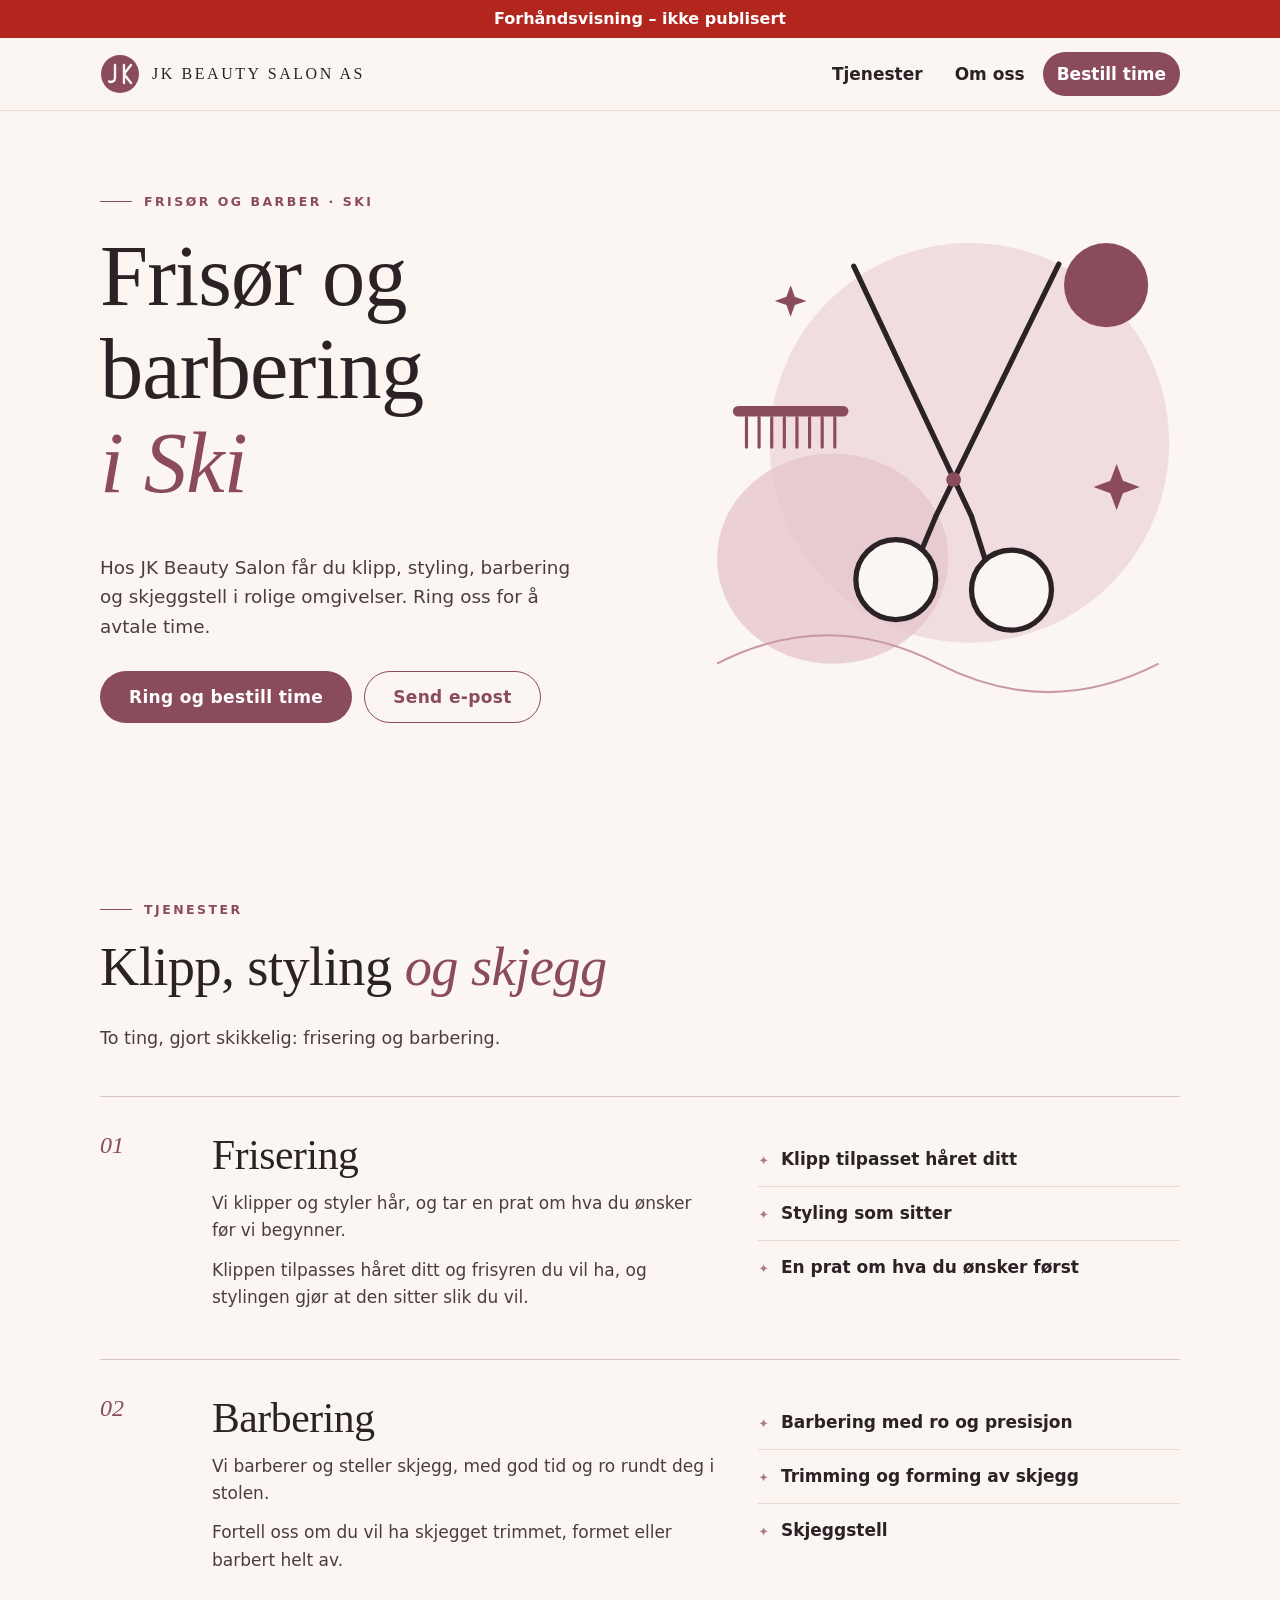
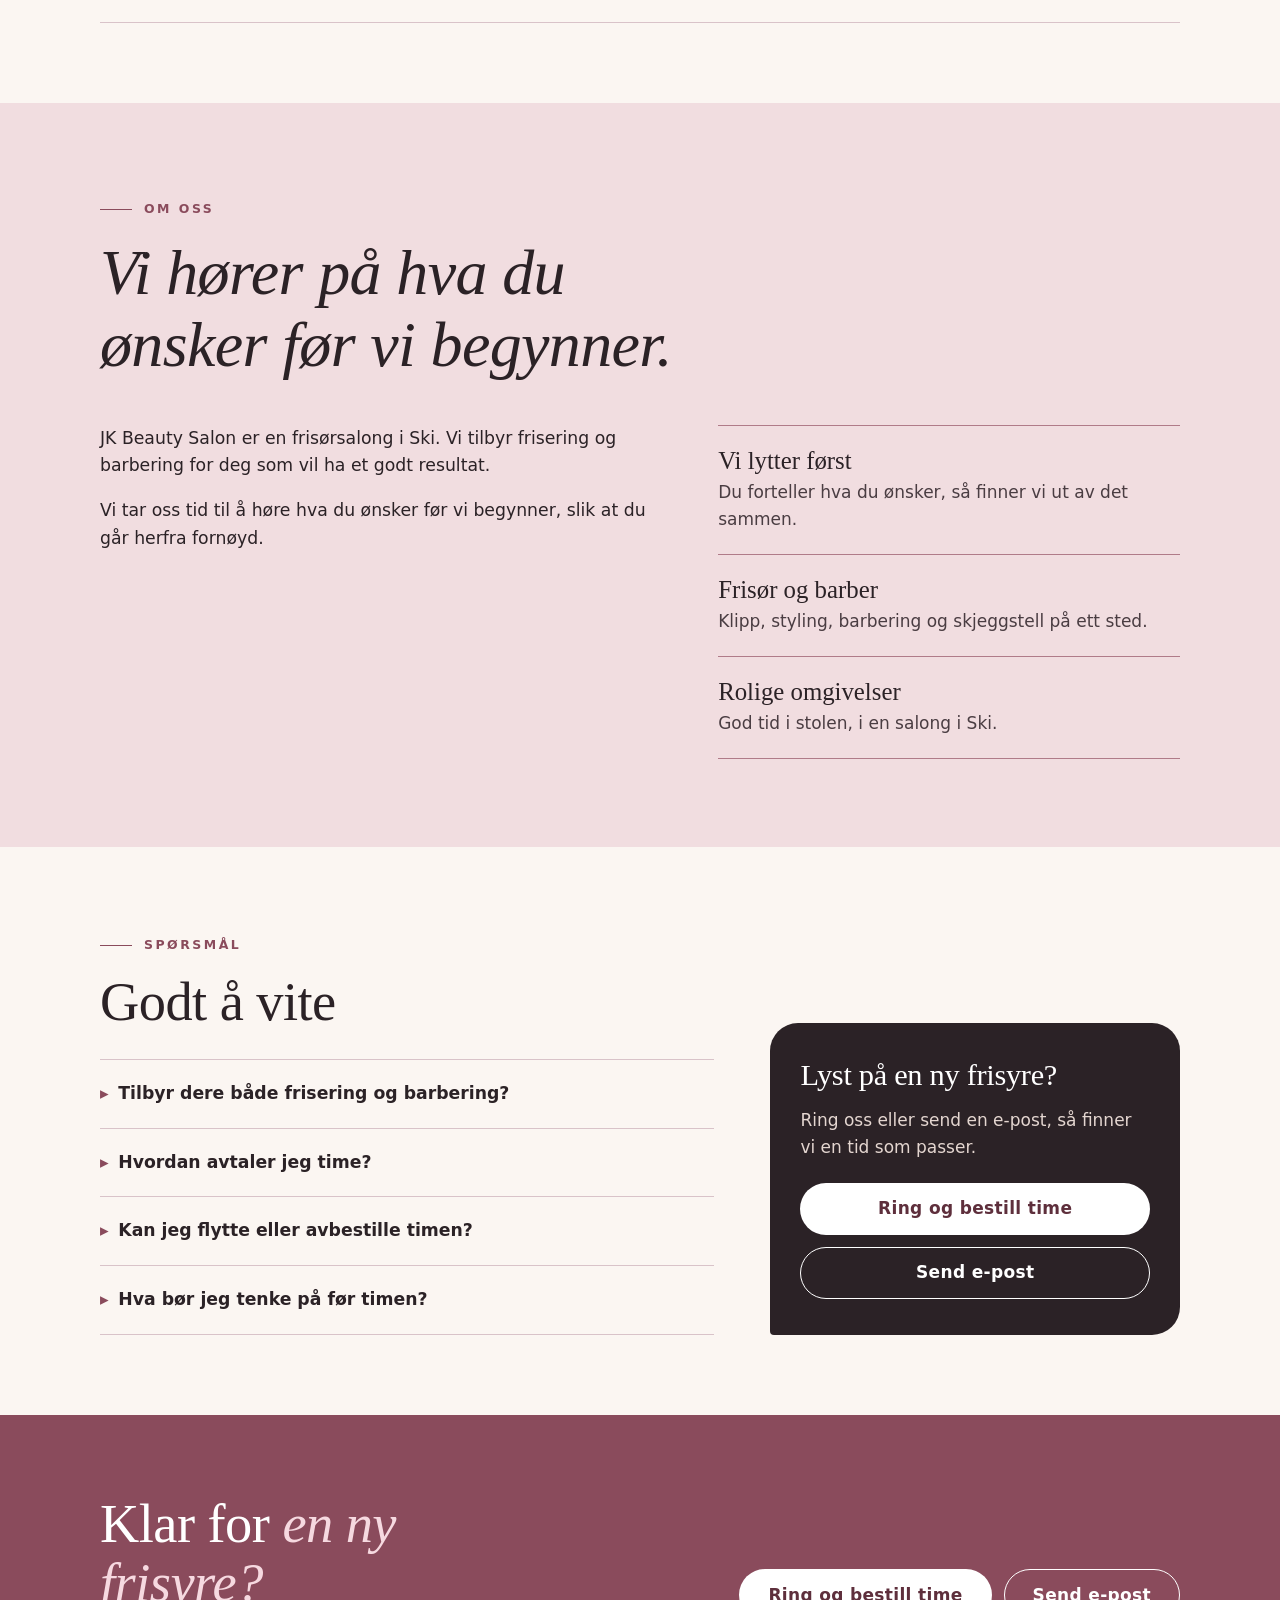
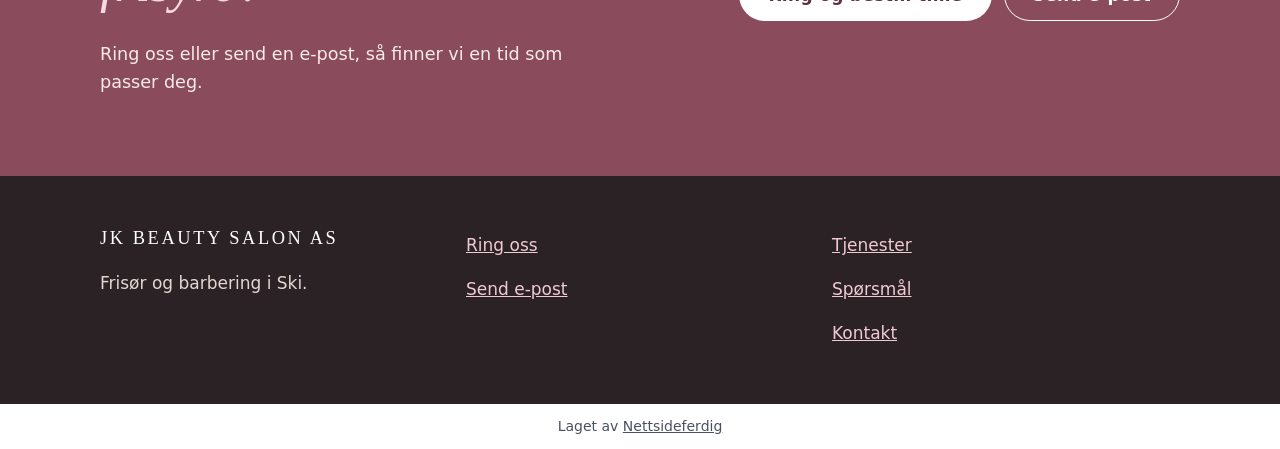
==== commit 2914a625: "Forhåndsvisning" ====
--- a/index.html
+++ b/index.html
@@ -3,14 +3,14 @@
 <head>
 <meta charset="utf-8">
 <meta name="viewport" content="width=device-width, initial-scale=1">
-<title>Frisør i Ski | Jk Beauty Salon AS</title>
-<meta name="description" content="Jk Beauty Salon AS er frisør i Ski. Vi tilbyr frisering og barbering for deg som vil ha et godt resultat. Ta kontakt for å avtale time.">
+<title>Frisør i Ski | JK Beauty Salon AS</title>
+<meta name="description" content="JK Beauty Salon AS er frisør i Ski. Vi tilbyr frisering og barbering for deg som vil ha et godt resultat. Ta kontakt for å avtale time.">
 <link rel="canonical" href="https://andersmathisen7-design.github.io/side-jk-beauty-salon-as-c79d2bd4/">
 <meta property="og:type" content="website">
 <meta property="og:locale" content="nb_NO">
 <meta property="og:site_name" content="Jk Beauty Salon AS">
-<meta property="og:title" content="Frisør i Ski | Jk Beauty Salon AS">
-<meta property="og:description" content="Jk Beauty Salon AS er frisør i Ski. Vi tilbyr frisering og barbering for deg som vil ha et godt resultat. Ta kontakt for å avtale time.">
+<meta property="og:title" content="Frisør i Ski | JK Beauty Salon AS">
+<meta property="og:description" content="JK Beauty Salon AS er frisør i Ski. Vi tilbyr frisering og barbering for deg som vil ha et godt resultat. Ta kontakt for å avtale time.">
 <meta property="og:url" content="https://andersmathisen7-design.github.io/side-jk-beauty-salon-as-c79d2bd4/">
 <meta http-equiv="Content-Security-Policy" content="default-src 'none'; style-src 'self'; img-src 'self'; manifest-src 'self'; worker-src 'self'; script-src 'self'">
 <link rel="stylesheet" href="./style.css">
@@ -19,15 +19,15 @@
 <link rel="icon" href="./icon.svg" type="image/svg+xml">
 <script src="./pwa.js" defer></script>
 <meta name="robots" content="noindex,nofollow">
-<script type="application/ld+json">{"@context":"https://schema.org","@type":"HairSalon","name":"Jk Beauty Salon AS","description":"Jk Beauty Salon AS er frisør i Ski. Vi tilbyr frisering og barbering for deg som vil ha et godt resultat. Ta kontakt for å avtale time.","email":"post@j-kbeauty.no","areaServed":"Ski","url":"https://andersmathisen7-design.github.io/side-jk-beauty-salon-as-c79d2bd4","telephone":"908 00 086"}</script>
+<script type="application/ld+json">{"@context":"https://schema.org","@type":"HairSalon","name":"Jk Beauty Salon AS","description":"JK Beauty Salon AS er frisør i Ski. Vi tilbyr frisering og barbering for deg som vil ha et godt resultat. Ta kontakt for å avtale time.","email":"post@j-kbeauty.no","areaServed":"Ski","url":"https://andersmathisen7-design.github.io/side-jk-beauty-salon-as-c79d2bd4","telephone":"908 00 086"}</script>
 </head>
 <body>
 <div class="forhandsstripe">Forhåndsvisning – ikke publisert</div>
-<header class="topp"><div class="wrap"><a class="logo" href="./"><svg viewBox="0 0 40 40" aria-hidden="true"><circle cx="20" cy="20" r="19" fill="#8a4b5c"/><path d="M15 11v13a4 4 0 0 1-6 3.4M24 11v18M24 20l7-9M24 20l7 9" fill="none" stroke="#fbf6f2" stroke-width="2.4" stroke-linecap="round" stroke-linejoin="round"/></svg><span>Jk Beauty Salon AS</span></a><nav aria-label="Hovedmeny"><ul><li><a class="skjul-mobil" href="./#tjenester">Tjenester</a></li><li><a class="skjul-mobil" href="./#om">Om oss</a></li><li><a class="meny-knapp" href="./#kontakt">Bestill time</a></li></ul></nav></div></header>
+<header class="topp"><div class="wrap"><a class="logo" href="./"><svg viewBox="0 0 40 40" aria-hidden="true"><circle cx="20" cy="20" r="19" fill="#8a4b5c"/><path d="M15 11v13a4 4 0 0 1-6 3.4M24 11v18M24 20l7-9M24 20l7 9" fill="none" stroke="#fbf6f2" stroke-width="2.4" stroke-linecap="round" stroke-linejoin="round"/></svg><span>JK Beauty Salon AS</span></a><nav aria-label="Hovedmeny"><ul><li><a class="skjul-mobil" href="./#tjenester">Tjenester</a></li><li><a class="skjul-mobil" href="./#om">Om oss</a></li><li><a class="meny-knapp" href="./#kontakt">Bestill time</a></li></ul></nav></div></header>
 <main>
 <section class="hero"><div class="wrap"><div><span class="etikett">Frisør og barber · Ski</span><h1>Frisør og barbering <em>i Ski</em></h1><p>Hos JK Beauty Salon får du klipp, styling, barbering og skjeggstell i rolige omgivelser. Ring oss for å avtale time.</p><div class="handlinger"><a class="knapp knapp-fylt" href="tel:90800086">Ring og bestill time</a><a class="knapp knapp-linje" href="mailto:post@j-kbeauty.no">Send e-post</a></div></div><div class="figur" aria-hidden="true"><svg viewBox="0 0 460 480"><circle cx="260" cy="230" r="190" fill="#f1dde0"/><ellipse class="detalj" cx="130" cy="340" rx="110" ry="100" fill="#e6c4cc" opacity=".75"/><circle class="detalj" cx="390" cy="80" r="40" fill="#8a4b5c"/><path class="detalj" d="M20 440c70-36 140-36 210 0s140 36 210 0" fill="none" stroke="#c99aa6" stroke-width="2"/><g class="detalj" stroke="#8a4b5c" stroke-linecap="round"><path d="M40 200h100" stroke-width="10"/><path d="M48 206v28M60 206v28M72 206v28M84 206v28M96 206v28M108 206v28M120 206v28M132 206v28" stroke-width="3"/></g><g fill="none" stroke="#2b2226" stroke-width="5" stroke-linecap="round"><path d="M228 300 345 60"/><path d="M262 300 150 62"/><path d="M215 331 228 300M275 341 262 300"/><circle cx="190" cy="360" r="38" fill="#fbf6f2"/><circle cx="300" cy="370" r="38" fill="#fbf6f2"/></g><circle cx="245" cy="265" r="7" fill="#8a4b5c"/><path d="M400 250l6 16 16 6-16 6-6 16-6-16-16-6 16-6z" fill="#8a4b5c"/><path class="detalj" d="M90 80l4 11 11 4-11 4-4 11-4-11-11-4 11-4z" fill="#8a4b5c"/></svg></div></div></section><section class="seksjon" id="tjenester"><div class="wrap"><span class="etikett">Tjenester</span><h2>Klipp, styling <em>og skjegg</em></h2><p class="ingress">To ting, gjort skikkelig: frisering og barbering.</p><ol class="tjenester"><li class="tjeneste"><span class="nr" aria-hidden="true">01</span><div><h3>Frisering</h3><p>Vi klipper og styler hår, og tar en prat om hva du ønsker før vi begynner.</p><p>Klippen tilpasses håret ditt og frisyren du vil ha, og stylingen gjør at den sitter slik du vil.</p></div><ul class="punkter"><li>Klipp tilpasset håret ditt</li><li>Styling som sitter</li><li>En prat om hva du ønsker først</li></ul></li><li class="tjeneste"><span class="nr" aria-hidden="true">02</span><div><h3>Barbering</h3><p>Vi barberer og steller skjegg, med god tid og ro rundt deg i stolen.</p><p>Fortell oss om du vil ha skjegget trimmet, formet eller barbert helt av.</p></div><ul class="punkter"><li>Barbering med ro og presisjon</li><li>Trimming og forming av skjegg</li><li>Skjeggstell</li></ul></li></ol></div></section><section class="om" id="om"><div class="wrap"><span class="etikett">Om oss</span><h2 class="stor">Vi hører på hva du ønsker før vi begynner.</h2><div class="kolonner"><div><p>JK Beauty Salon er en frisørsalong i Ski. Vi tilbyr frisering og barbering for deg som vil ha et godt resultat.</p><p>Vi tar oss tid til å høre hva du ønsker før vi begynner, slik at du går herfra fornøyd.</p></div><ul class="lofter"><li><strong>Vi lytter først</strong><span>Du forteller hva du ønsker, så finner vi ut av det sammen.</span></li><li><strong>Frisør og barber</strong><span>Klipp, styling, barbering og skjeggstell på ett sted.</span></li><li><strong>Rolige omgivelser</strong><span>God tid i stolen, i en salong i Ski.</span></li></ul></div></div></section><section class="seksjon sporsmal" id="sporsmal"><div class="wrap"><div><span class="etikett">Spørsmål</span><h2>Godt å vite</h2><div class="faq"><details><summary>Tilbyr dere både frisering og barbering?</summary><p>Ja. Vi klipper og styler hår, og vi tilbyr barbering og stell av skjegg.</p></details><details><summary>Hvordan avtaler jeg time?</summary><p>Ring oss eller send en e-post, så finner vi en tid som passer.</p></details><details><summary>Kan jeg flytte eller avbestille timen?</summary><p>Gi beskjed på telefon eller e-post så tidlig du kan, så finner vi en ny tid.</p></details><details><summary>Hva bør jeg tenke på før timen?</summary><p>Har du et bilde av frisyren du ønsker, ta det gjerne med. Da er det lettere for oss å forstå hva du ser for deg.</p></details></div></div><aside class="kontaktboks" aria-label="Bestill time"><h3>Lyst på en ny frisyre?</h3><p>Ring oss eller send en e-post, så finner vi en tid som passer.</p><div class="handlinger"><a class="knapp knapp-lys" href="tel:90800086">Ring og bestill time</a><a class="knapp knapp-lys-linje" href="mailto:post@j-kbeauty.no">Send e-post</a></div></aside></div></section><section class="kontakt" id="kontakt"><div class="wrap"><div><h2>Klar for <em>en ny frisyre?</em></h2><p>Ring oss eller send en e-post, så finner vi en tid som passer deg.</p></div><div class="handlinger"><a class="knapp knapp-lys" href="tel:90800086">Ring og bestill time</a><a class="knapp knapp-lys-linje" href="mailto:post@j-kbeauty.no">Send e-post</a></div></div></section>
 </main>
-<footer class="bunn"><div class="wrap"><div><strong>Jk Beauty Salon AS</strong><p>Frisør og barbering i Ski.</p></div><address><a href="tel:90800086">Ring oss</a><br><a href="mailto:post@j-kbeauty.no">Send e-post</a></address><nav aria-label="Bunnmeny"><a href="./#tjenester">Tjenester</a><br><a href="./#sporsmal">Spørsmål</a><br><a href="./#kontakt">Kontakt</a></nav></div></footer>
+<footer class="bunn"><div class="wrap"><div><strong>JK Beauty Salon AS</strong><p>Frisør og barbering i Ski.</p></div><address><a href="tel:90800086">Ring oss</a><br><a href="mailto:post@j-kbeauty.no">Send e-post</a></address><nav aria-label="Bunnmeny"><a href="./#tjenester">Tjenester</a><br><a href="./#sporsmal">Spørsmål</a><br><a href="./#kontakt">Kontakt</a></nav></div></footer>
 <p class="nf-byra">Laget av <a href="https://nettsideferdig.no/">Nettsideferdig</a></p>
 </body>
 </html>
--- a/style.css
+++ b/style.css
@@ -45,7 +45,7 @@
 .nf-skjema .nf-info { font-size: 0.875rem; color: #555; }
 
 /* Designet */
-*{box-sizing:border-box}html{-webkit-text-size-adjust:100%}body{margin:0;font-family:"Avenir Next","Segoe UI",system-ui,-apple-system,Helvetica,Arial,sans-serif;font-size:17px;line-height:1.6;color:#2b2226;background:#fbf6f2}a{color:#8a4b5c}a:focus-visible,summary:focus-visible{outline:3px solid #8a4b5c;outline-offset:3px}h1,h2,h3,.logo span,.nr,.bunn strong,.lofter strong{font-family:Didot,"Bodoni 72","Bodoni MT","Iowan Old Style","Palatino Linotype","Book Antiqua",Georgia,serif;font-weight:400}h1,h2,h3{line-height:1.08;margin:0 0 .5em;letter-spacing:-.01em}em{font-style:italic;color:#8a4b5c}.wrap{max-width:1120px;margin:0 auto;padding:0 20px}.topp{background:#fbf6f2;border-bottom:1px solid #ead9d0}.topp .wrap{display:flex;align-items:center;justify-content:space-between;gap:12px;min-height:72px}.logo{display:flex;align-items:center;gap:12px;text-decoration:none;color:#2b2226}.logo span{font-size:.82rem;letter-spacing:.12em;line-height:1.25;text-transform:uppercase;max-width:9.5em}.logo svg{width:40px;height:40px;flex:none}.topp nav ul{list-style:none;margin:0;padding:0;display:flex;gap:4px;align-items:center}.topp nav a{display:inline-flex;align-items:center;min-height:44px;padding:0 14px;border-radius:999px;color:#2b2226;text-decoration:none;font-weight:600}.topp nav a:hover{background:#f1e2da}.topp nav .meny-knapp{background:#8a4b5c;color:#fff}.topp nav .meny-knapp:hover{background:#723c4b}.topp nav .skjul-mobil{display:none}.knapp{display:inline-flex;align-items:center;justify-content:center;min-height:52px;padding:0 28px;border-radius:999px;font-weight:600;text-decoration:none;border:1.5px solid transparent;letter-spacing:.02em}.knapp-fylt{background:#8a4b5c;color:#fff}.knapp-fylt:hover{background:#723c4b}.knapp-linje{border-color:#8a4b5c;color:#8a4b5c}.knapp-linje:hover{background:#8a4b5c;color:#fff}.hero{position:relative;overflow:hidden;background:#fbf6f2}.hero .wrap{display:grid;gap:28px;align-items:center;padding-top:44px;padding-bottom:56px}.etikett{display:inline-flex;align-items:center;gap:12px;font-size:.78rem;letter-spacing:.2em;text-transform:uppercase;color:#8a4b5c;font-weight:700;margin-bottom:18px}.etikett:before{content:"";width:32px;height:1px;background:#8a4b5c}.hero h1{font-size:clamp(2.8rem,12vw,5.4rem);max-width:11ch}.hero h1 em{display:block}.hero p{font-size:1.15rem;max-width:42ch;margin:0 0 30px;color:#4a3d42}.handlinger{display:flex;flex-wrap:wrap;gap:12px}.figur{max-width:290px;width:100%;justify-self:center}.figur svg{width:100%;height:auto;display:block}.figur .detalj{display:none}.seksjon{padding:80px 0}.seksjon h2{font-size:clamp(2.2rem,7vw,3.4rem)}.ingress{max-width:54ch;color:#4a3d42;margin:0;font-size:1.1rem}.tjenester{list-style:none;margin:44px 0 0;padding:0;border-top:1px solid #d9c3c9}.tjeneste{display:grid;gap:12px 40px;padding:36px 0;border-bottom:1px solid #d9c3c9}.nr{font-size:1.5rem;font-style:italic;color:#8a4b5c;line-height:1}.tjeneste h3{font-size:clamp(2rem,6vw,2.6rem);margin-bottom:.3em}.tjeneste p{margin:0 0 .7em;max-width:52ch;color:#4a3d42}.punkter{list-style:none;margin:0;padding:0}.punkter li{padding:13px 0;border-bottom:1px solid #ead9d0;display:flex;gap:12px;align-items:baseline;font-weight:600}.punkter li:last-child{border-bottom:0}.punkter li:before{content:"✦";color:#b07b89;font-size:.8rem}.om{background:#f1dde0;padding:88px 0}.om .stor{font-size:clamp(2.2rem,7.5vw,4rem);font-style:italic;line-height:1.12;max-width:19ch;margin:0 0 44px}.om .kolonner{display:grid;gap:40px}.om p{max-width:58ch;margin:0 0 1em;font-size:1.08rem}.lofter{list-style:none;margin:0;padding:0;border-top:1px solid #b07b89}.lofter li{padding:20px 0;border-bottom:1px solid #b07b89}.lofter strong{display:block;font-size:1.55rem;line-height:1.2;margin-bottom:4px}.lofter span{color:#4a3d42}.sporsmal .wrap{display:grid;gap:36px}.faq{border-top:1px solid #d9c3c9;margin-top:8px}.faq details{border-bottom:1px solid #d9c3c9}.faq summary{cursor:pointer;padding:20px 0;font-weight:600;font-size:1.08rem;min-height:44px}.faq details p{margin:0;padding:0 0 20px;color:#4a3d42;max-width:58ch}.kontaktboks{background:#2b2226;color:#f6ece6;border-radius:28px 28px 28px 4px;padding:36px 30px;align-self:start}.kontaktboks h3{font-size:1.9rem;color:#fff}.kontaktboks p{margin:0 0 22px;color:#e4d6d0}.kontaktboks .handlinger{flex-direction:column}.kontaktboks .knapp{width:100%}.knapp-lys{background:#fff;color:#5e2f3c}.knapp-lys:hover{background:#f6ece6}.knapp-lys-linje{border-color:#fff;color:#fff}.knapp-lys-linje:hover{background:#fff;color:#5e2f3c}.kontakt{background:#8a4b5c;color:#fff;padding:80px 0}.kontakt .wrap{display:grid;gap:24px}.kontakt h2{font-size:clamp(2.2rem,7vw,3.4rem);max-width:14ch}.kontakt h2 em{color:#f6d9e0}.kontakt p{margin:0;max-width:46ch;color:#f6ece6;font-size:1.1rem}.bunn{background:#2b2226;color:#e4d6d0;padding:48px 0}.bunn .wrap{display:grid;gap:18px}.bunn strong{font-size:1.15rem;color:#fff;letter-spacing:.14em;text-transform:uppercase}.bunn a{color:#f1c9d3;display:inline-flex;align-items:center;min-height:44px}.bunn address{font-style:normal}section.melding{padding:56px 20px;max-width:720px;margin:0 auto}.nf-skjema{background:#fff;border-radius:28px 28px 28px 4px;padding:28px;display:grid;gap:16px;border:1px solid #ead9d0}.nf-skjema label{font-weight:700;display:block;margin-bottom:6px}.nf-skjema input,.nf-skjema textarea{width:100%;font:inherit;padding:12px 16px;border:1.5px solid #d9c3c9;border-radius:14px;color:#2b2226;background:#fff}.nf-skjema input:focus,.nf-skjema textarea:focus{outline:none;border-color:#8a4b5c}.nf-skjema button.knapp{background:#8a4b5c;color:#fff;border:0;font:inherit;font-weight:600;cursor:pointer}@media (min-width:760px){.topp nav .skjul-mobil{display:inline-flex}.logo span{font-size:1rem;max-width:none;letter-spacing:.16em}.hero .wrap{grid-template-columns:1.15fr 1fr;gap:40px;padding-top:72px;padding-bottom:88px}.figur{max-width:none;justify-self:stretch}.figur .detalj{display:inline}.tjeneste{grid-template-columns:72px 1.2fr 1fr;align-items:start}.om .kolonner{grid-template-columns:1.2fr 1fr;gap:64px}.sporsmal .wrap{grid-template-columns:1.5fr 1fr;gap:56px;align-items:start}.kontaktboks{margin-top:96px}.kontakt .wrap{grid-template-columns:1.3fr 1fr;align-items:center}.kontakt .handlinger{justify-content:flex-end}.bunn .wrap{grid-template-columns:repeat(3,1fr)}}
+*{box-sizing:border-box}html{-webkit-text-size-adjust:100%}body{margin:0;font-family:"Avenir Next","Segoe UI",system-ui,-apple-system,Helvetica,Arial,sans-serif;font-size:17px;line-height:1.6;color:#2b2226;background:#fbf6f2}a{color:#8a4b5c}a:focus-visible,summary:focus-visible{outline:3px solid #8a4b5c;outline-offset:3px}h1,h2,h3,.logo span,.nr,.bunn strong,.lofter strong{font-family:Didot,"Bodoni 72","Bodoni MT","Iowan Old Style","Palatino Linotype","Book Antiqua",Georgia,serif;font-weight:400}h1,h2,h3{line-height:1.08;margin:0 0 .5em;letter-spacing:-.01em}em{font-style:italic;color:#8a4b5c}.wrap{max-width:1120px;margin:0 auto;padding:0 20px}.topp{background:#fbf6f2;border-bottom:1px solid #ead9d0}.topp .wrap{display:flex;align-items:center;justify-content:space-between;gap:12px;min-height:72px}.logo{display:flex;align-items:center;gap:12px;text-decoration:none;color:#2b2226}.logo span{font-size:.82rem;letter-spacing:.12em;line-height:1.25;text-transform:uppercase;max-width:9.5em}.logo svg{width:40px;height:40px;flex:none}.topp nav ul{list-style:none;margin:0;padding:0;display:flex;gap:4px;align-items:center}.topp nav a{display:inline-flex;align-items:center;min-height:44px;padding:0 14px;border-radius:999px;color:#2b2226;text-decoration:none;font-weight:600}.topp nav a:hover{background:#f1e2da}.topp nav .meny-knapp{background:#8a4b5c;color:#fff}.topp nav .meny-knapp:hover{background:#723c4b}.topp nav .skjul-mobil{display:none}.knapp{display:inline-flex;align-items:center;justify-content:center;min-height:52px;padding:0 28px;border-radius:999px;font-weight:600;text-decoration:none;border:1.5px solid transparent;letter-spacing:.02em}.knapp-fylt{background:#8a4b5c;color:#fff}.knapp-fylt:hover{background:#723c4b}.knapp-linje{border-color:#8a4b5c;color:#8a4b5c}.knapp-linje:hover{background:#8a4b5c;color:#fff}.hero{position:relative;overflow:hidden;background:#fbf6f2}.hero .wrap{display:grid;gap:28px;align-items:center;padding-top:44px;padding-bottom:8px}.hero+.seksjon{padding-top:40px}.etikett{display:inline-flex;align-items:center;gap:12px;font-size:.78rem;letter-spacing:.2em;text-transform:uppercase;color:#8a4b5c;font-weight:700;margin-bottom:18px}.etikett:before{content:"";width:32px;height:1px;background:#8a4b5c}.hero h1{font-size:clamp(2.8rem,12vw,5.4rem);max-width:11ch}.hero h1 em{display:block}.hero p{font-size:1.15rem;max-width:42ch;margin:0 0 30px;color:#4a3d42}.handlinger{display:flex;flex-wrap:wrap;gap:12px}.figur{max-width:320px;width:100%;justify-self:center}.figur svg{width:100%;height:auto;display:block}.seksjon{padding:80px 0}.seksjon h2{font-size:clamp(2.2rem,7vw,3.4rem)}.ingress{max-width:54ch;color:#4a3d42;margin:0;font-size:1.1rem}.tjenester{list-style:none;margin:44px 0 0;padding:0;border-top:1px solid #d9c3c9}.tjeneste{display:grid;gap:12px 40px;padding:36px 0;border-bottom:1px solid #d9c3c9}.nr{font-size:1.5rem;font-style:italic;color:#8a4b5c;line-height:1}.tjeneste h3{font-size:clamp(2rem,6vw,2.6rem);margin-bottom:.3em}.tjeneste p{margin:0 0 .7em;max-width:52ch;color:#4a3d42}.punkter{list-style:none;margin:0;padding:0}.punkter li{padding:13px 0;border-bottom:1px solid #ead9d0;display:flex;gap:12px;align-items:baseline;font-weight:600}.punkter li:last-child{border-bottom:0}.punkter li:before{content:"✦";color:#b07b89;font-size:.8rem}.om{background:#f1dde0;padding:88px 0}.om .stor{font-size:clamp(2.2rem,7.5vw,4rem);font-style:italic;line-height:1.12;max-width:19ch;margin:0 0 44px}.om .kolonner{display:grid;gap:40px}.om p{max-width:58ch;margin:0 0 1em;font-size:1.08rem}.lofter{list-style:none;margin:0;padding:0;border-top:1px solid #b07b89}.lofter li{padding:20px 0;border-bottom:1px solid #b07b89}.lofter strong{display:block;font-size:1.55rem;line-height:1.2;margin-bottom:4px}.lofter span{color:#4a3d42}.sporsmal .wrap{display:grid;gap:36px}.faq{border-top:1px solid #d9c3c9;margin-top:8px}.faq details{border-bottom:1px solid #d9c3c9}.faq summary{cursor:pointer;padding:20px 0;font-weight:600;font-size:1.08rem;min-height:44px;display:flex;gap:.6rem;align-items:flex-start;list-style:none}.faq summary::-webkit-details-marker{display:none}.faq summary:before{content:"▸";flex:none;color:#8a4b5c;transition:transform .15s}.faq details[open] summary:before{transform:rotate(90deg)}.faq details p{margin:0;padding:0 0 20px 1.3rem;color:#4a3d42;max-width:58ch}.kontaktboks{background:#2b2226;color:#f6ece6;border-radius:28px 28px 28px 4px;padding:36px 30px;align-self:start}.kontaktboks h3{font-size:1.9rem;color:#fff}.kontaktboks p{margin:0 0 22px;color:#e4d6d0}.kontaktboks .handlinger{flex-direction:column}.kontaktboks .knapp{width:100%}.knapp-lys{background:#fff;color:#5e2f3c}.knapp-lys:hover{background:#f6ece6}.knapp-lys-linje{border-color:#fff;color:#fff}.knapp-lys-linje:hover{background:#fff;color:#5e2f3c}.kontakt{background:#8a4b5c;color:#fff;padding:80px 0}.kontakt .wrap{display:grid;gap:24px}.kontakt h2{font-size:clamp(2.2rem,7vw,3.4rem);max-width:14ch}.kontakt h2 em{color:#f6d9e0}.kontakt p{margin:0;max-width:46ch;color:#f6ece6;font-size:1.1rem}.bunn{background:#2b2226;color:#e4d6d0;padding:48px 0}.bunn .wrap{display:grid;gap:18px}.bunn strong{font-size:1.15rem;color:#fff;letter-spacing:.14em;text-transform:uppercase}.bunn a{color:#f1c9d3;display:inline-flex;align-items:center;min-height:44px}.bunn address{font-style:normal}section.melding{padding:56px 20px;max-width:720px;margin:0 auto}.nf-skjema{background:#fff;border-radius:28px 28px 28px 4px;padding:28px;display:grid;gap:16px;border:1px solid #ead9d0}.nf-skjema label{font-weight:700;display:block;margin-bottom:6px}.nf-skjema input,.nf-skjema textarea{width:100%;font:inherit;padding:12px 16px;border:1.5px solid #d9c3c9;border-radius:14px;color:#2b2226;background:#fff}.nf-skjema input:focus,.nf-skjema textarea:focus{outline:none;border-color:#8a4b5c}.nf-skjema button.knapp{background:#8a4b5c;color:#fff;border:0;font:inherit;font-weight:600;cursor:pointer}@media (min-width:760px){.topp nav .skjul-mobil{display:inline-flex}.logo span{font-size:1rem;max-width:none;letter-spacing:.16em}.hero .wrap{grid-template-columns:1.15fr 1fr;gap:40px;padding-top:72px;padding-bottom:88px}.hero+.seksjon{padding-top:80px}.figur{max-width:none;justify-self:stretch}.figur .detalj{display:inline}.tjeneste{grid-template-columns:72px 1.2fr 1fr;align-items:start}.om .kolonner{grid-template-columns:1.2fr 1fr;gap:64px}.sporsmal .wrap{grid-template-columns:1.5fr 1fr;gap:56px;align-items:start}.kontaktboks{margin-top:96px}.kontakt .wrap{grid-template-columns:1.3fr 1fr;align-items:center}.kontakt .handlinger{justify-content:flex-end}.bunn .wrap{grid-template-columns:repeat(3,1fr)}}@media (max-width:479px){.hero .handlinger .knapp,.kontakt .handlinger .knapp{width:100%}}
 
 /* Fast fra Sidefabrikken */
 .forhandsstripe { display: block !important; position: relative !important; z-index: 2147483647 !important; background: #b3261e !important; color: #fff !important; text-align: center !important; padding: 0.5rem 1rem !important; font: 600 1rem/1.4 system-ui, sans-serif !important; visibility: visible !important; opacity: 1 !important; max-height: none !important; height: auto !important; min-height: 0 !important; overflow: visible !important; margin: 0 !important; top: auto !important; left: auto !important; right: auto !important; bottom: auto !important; width: auto !important; transform: none !important; clip-path: none !important; filter: none !important; text-indent: 0 !important; font-size: 1rem !important; }
